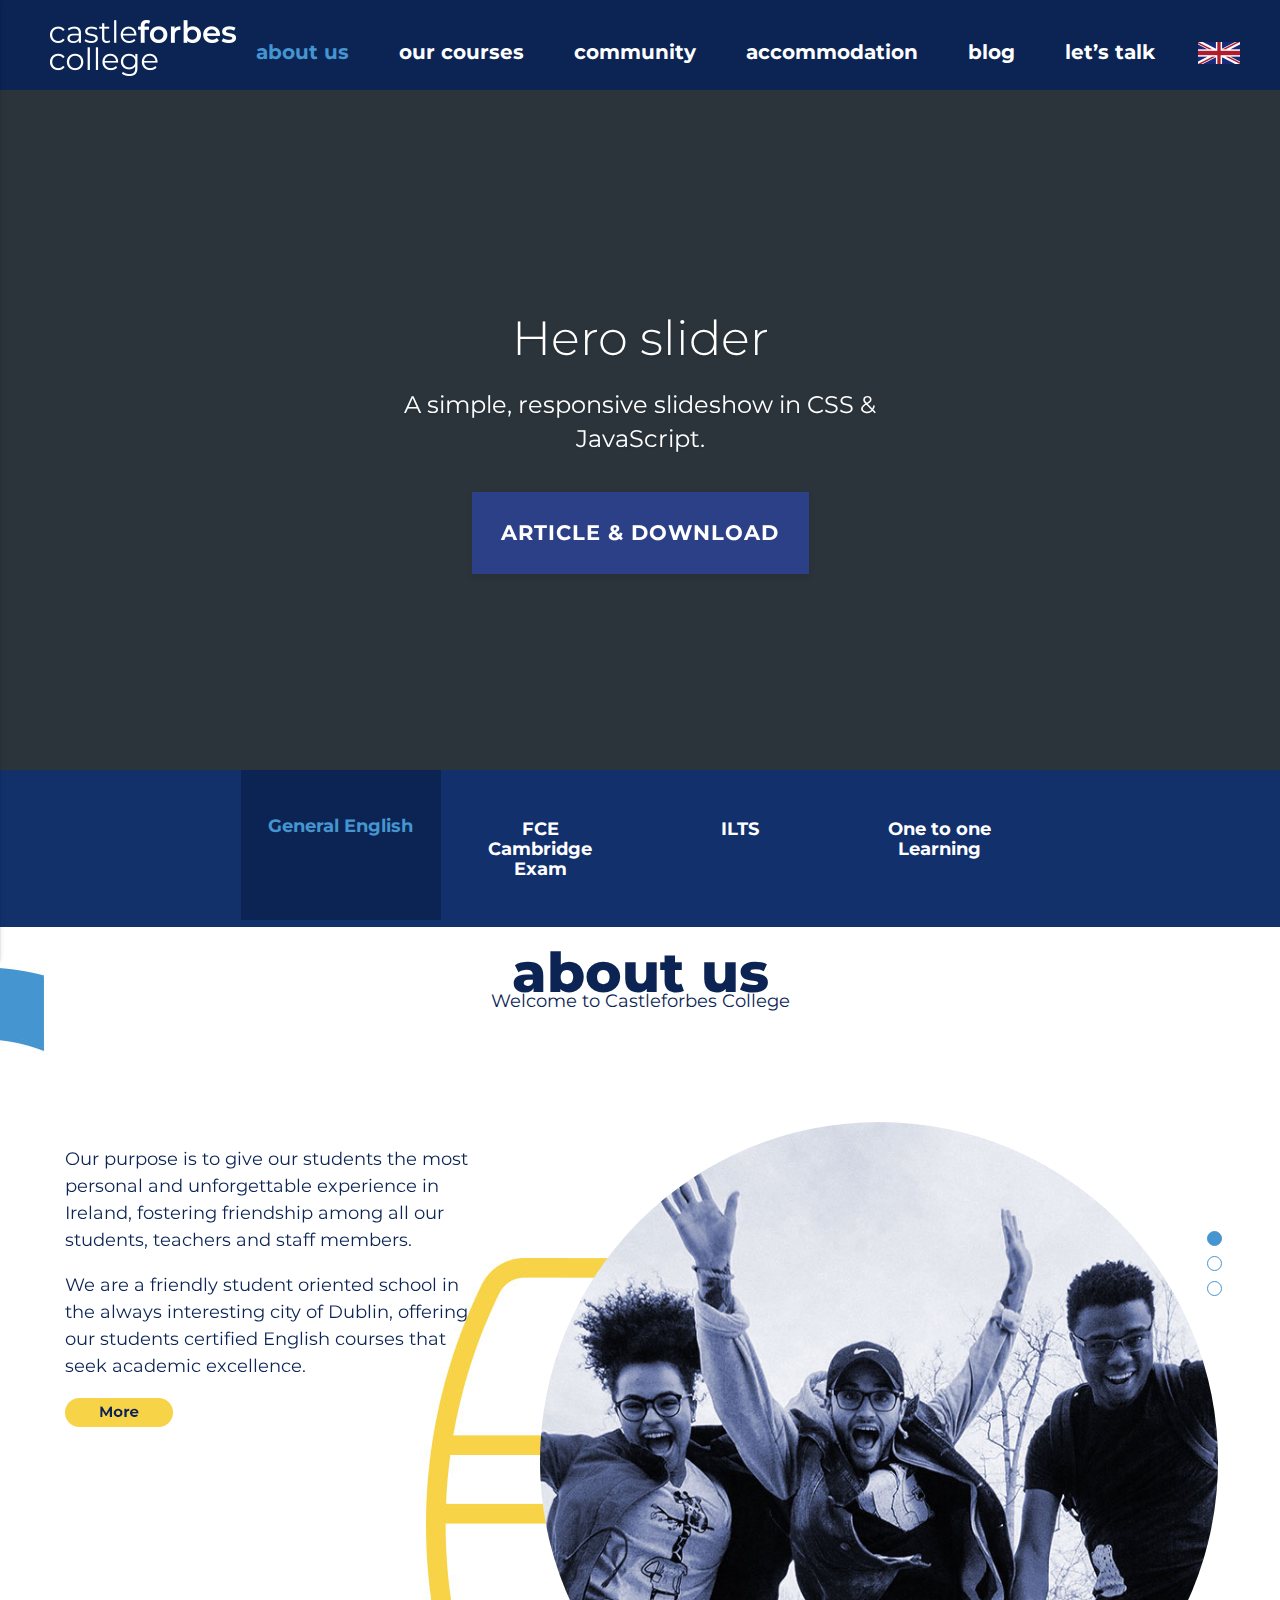
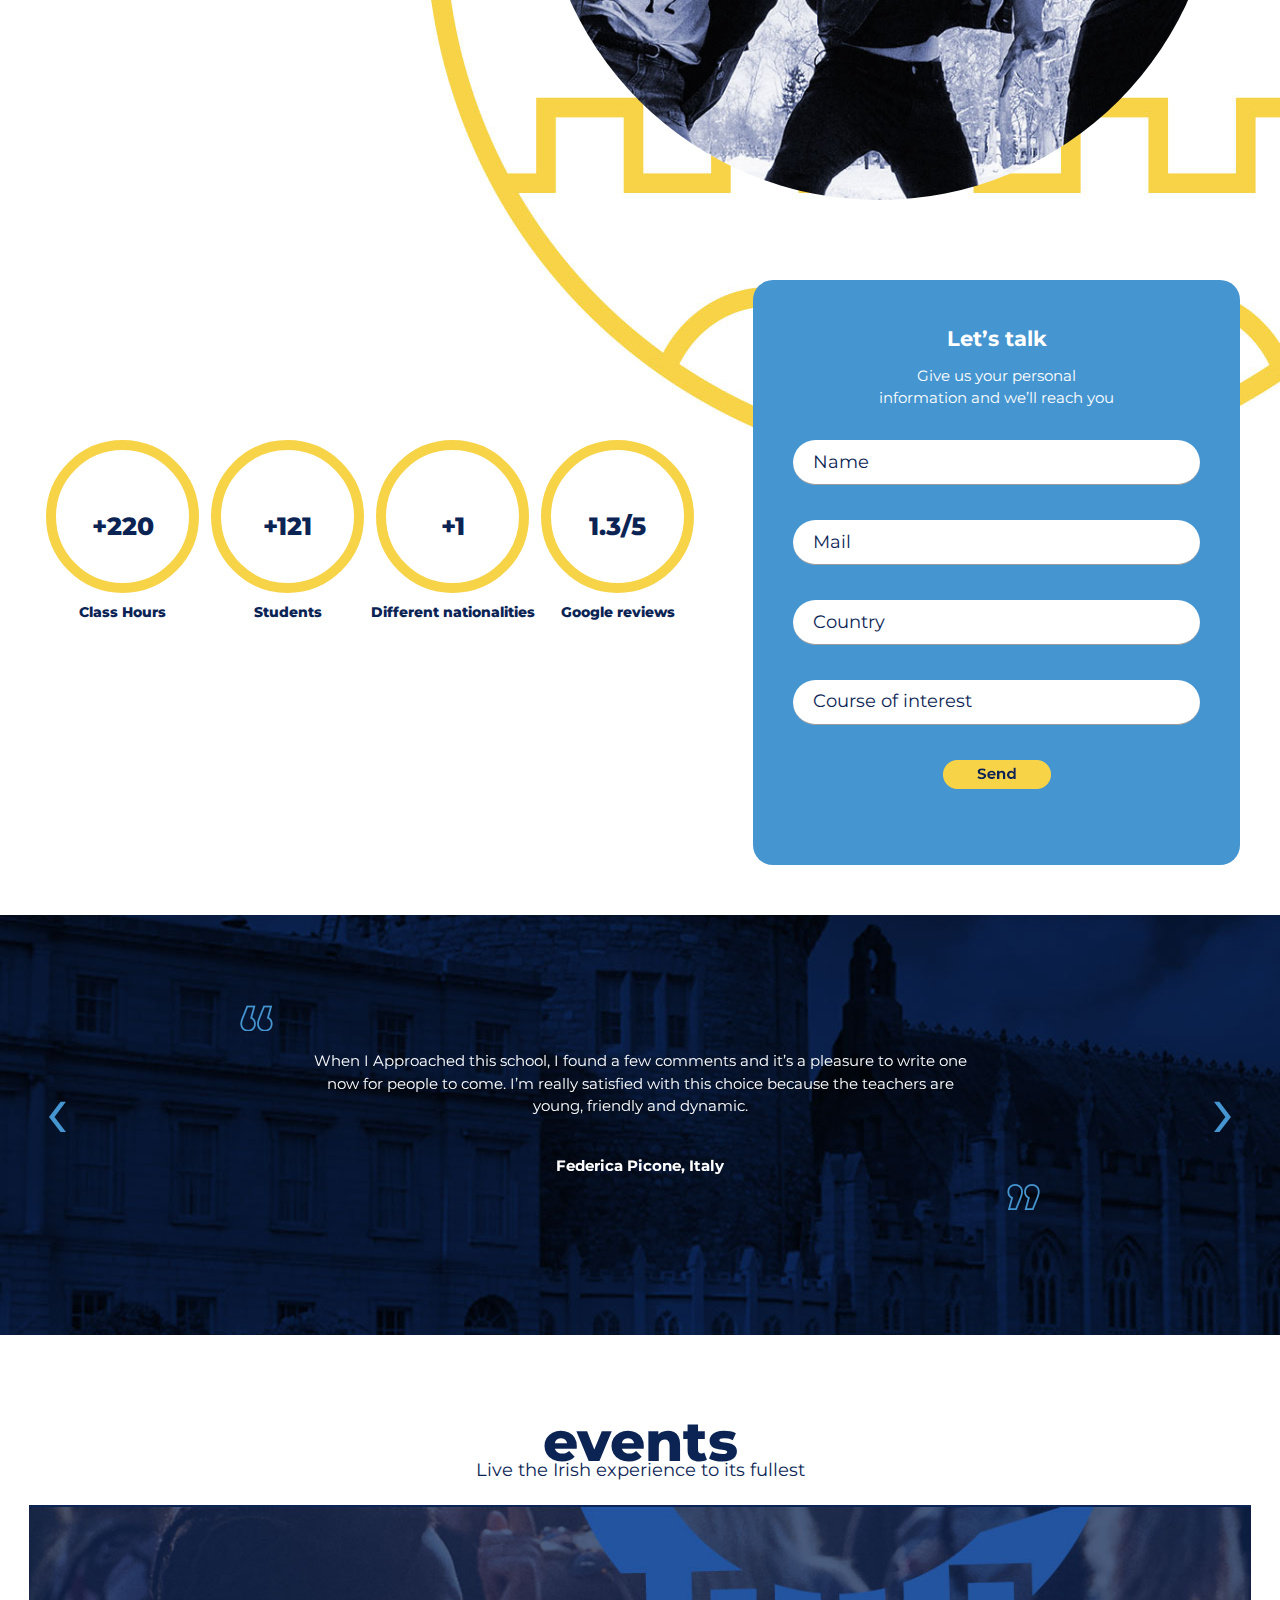
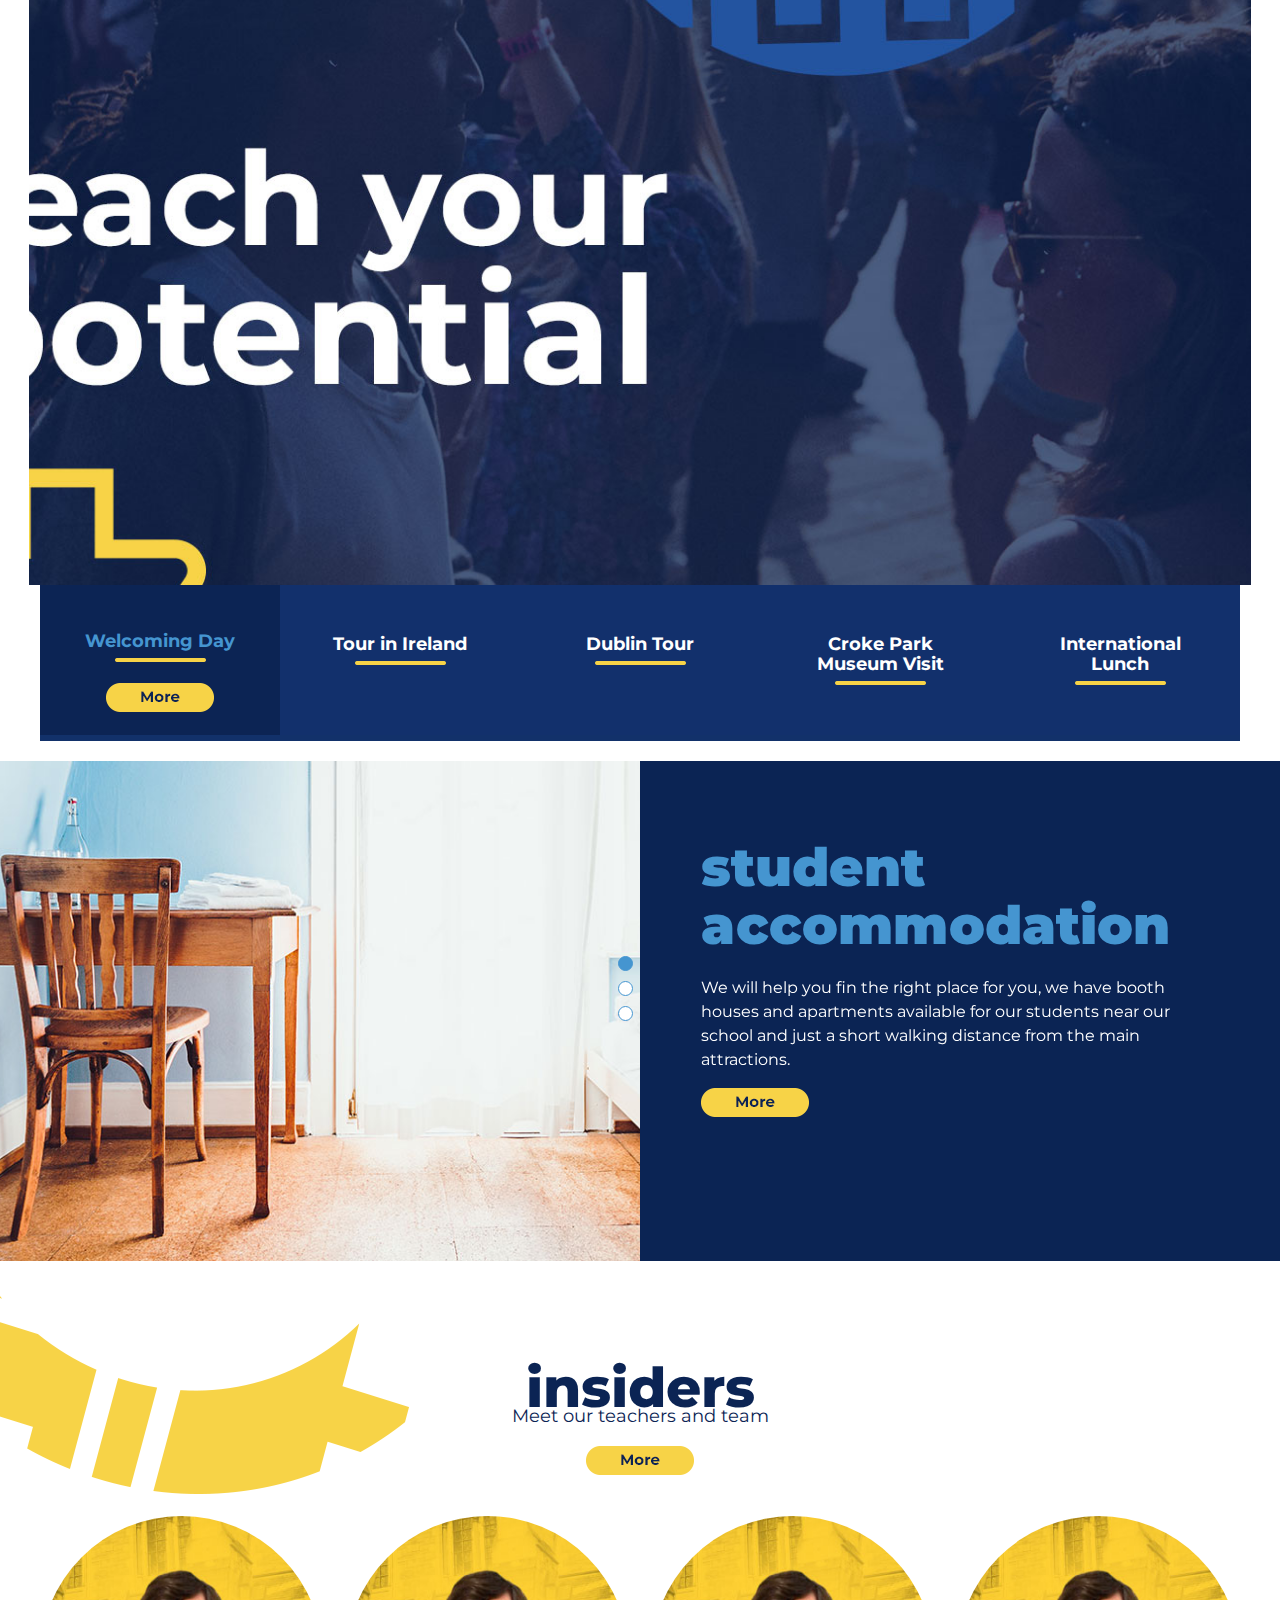
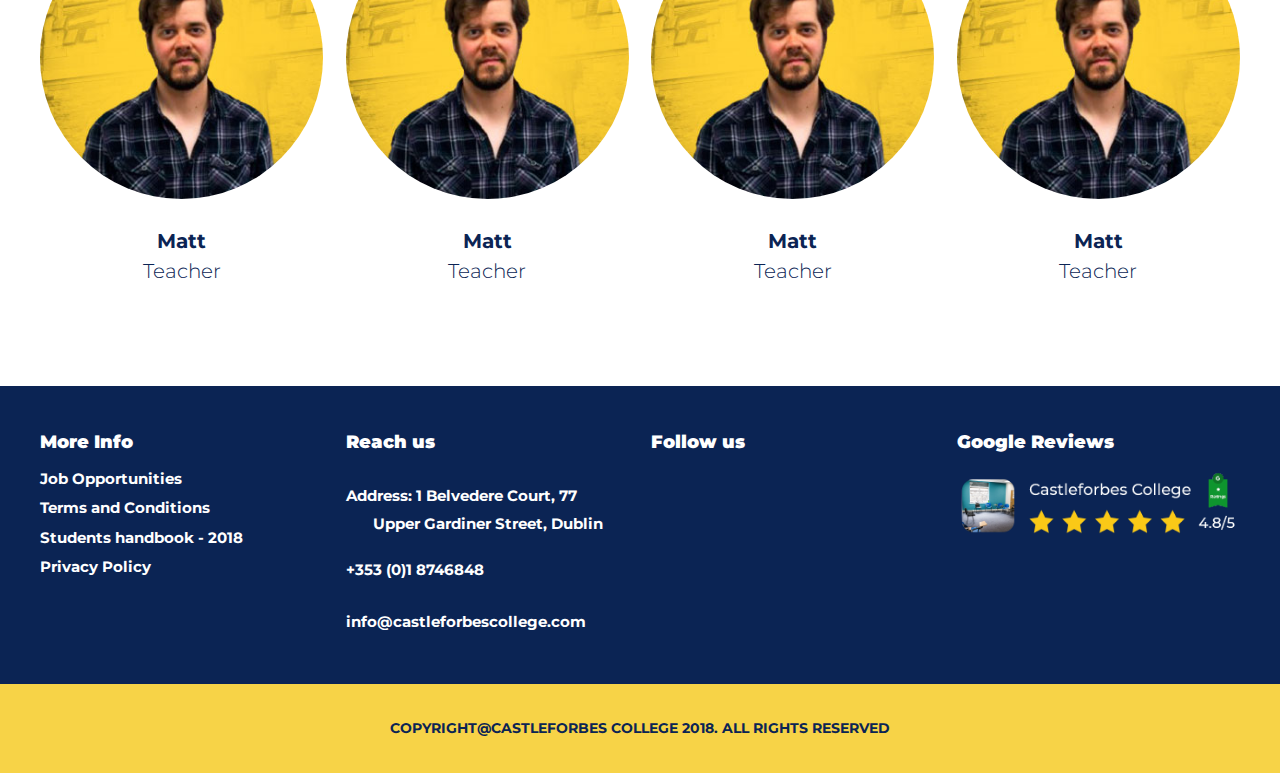
==== index.html @ 1536a559 "Eventos" ====
<!DOCTYPE html>
<html lang="pt_BR" class="no-js">
	<head>
		<meta charset="utf-8">
		<meta http-equiv="X-UA-Compatible" content="IE=edge">
		<meta name="viewport" content="width=device-width, initial-scale=1">
		<meta name="description" content="">
		<meta name="keywords" content="">
		<meta name="author" content="">
		<link rel="icon" href="favicon.ico">

		<title>Your English School in Dublin | Castleforbes College</title>

		<!-- FONTES -->


		<link href="https://fonts.googleapis.com/icon?family=Material+Icons" rel="stylesheet">
  		<link href="https://fonts.googleapis.com/css?family=Montserrat:300,400,700,800,900" rel="stylesheet">
        
        <link href="lib/materialize/css/materialize.min.css" rel="stylesheet">
		<link rel="stylesheet" type="text/css" href="lib/owl-carousel/assets/owl.carousel.min.css">
		<link rel="stylesheet" type="text/css" href="lib/owl-carousel/assets/owl.theme.default.min.css">
		<link rel="stylesheet" type="text/css" href="lib/owl-carousel/assets/owl.theme.green.min.css">
		<link rel="stylesheet" href="https://use.fontawesome.com/releases/v5.6.1/css/all.css" integrity="sha384-gfdkjb5BdAXd+lj+gudLWI+BXq4IuLW5IT+brZEZsLFm++aCMlF1V92rMkPaX4PP" crossorigin="anonymous">


		<link rel="stylesheet" type="text/css" href="lib/hero-slider-master/css/style.css">
		<!-- Custom styles for this template -->
		<link href="lib/css/principal.css" rel="stylesheet">
	</head>
        <body>

        	<header>
        		
				<nav>
				  <div class="container nav-wrapper">
				    <a href="#!" class="brand-logo"><img src="imgs/logo-castle.png"></a>
				     <a href="#" data-activates="mobile-demo" class="button-collapse"><i class="material-icons">menu</i></a>
				    <ul class="right hide-on-med-and-down menu-ol">
				      <li><a class="active" href="#">about us</a></li>
				      <li><a href="#">our courses</a></li>
				     <li><a href="#">community</a></li>
				     <li><a href="#">accommodation</a></li>
				     <li><a href="#">blog</a></li>
					<li><a href="#">let’s talk</a></li>
				    </ul>

				    <ul class="side-nav" id="mobile-demo">
			       		<li><a class="active" href="#">about us</a></li>
				        <li><a href="#">our courses</a></li>
				     	<li><a href="#">community</a></li>
				     	<li><a href="#">accommodation</a></li>
				     	<li><a href="#">blog</a></li>
						<li><a href="#">let’s talk</a></li>
			      </ul>

					<a class="ico-flag"><img src="imgs/icon-flag.png"></a>
				  </div>
				</nav>

				<!-- MENU -->
			<ul id="dropdown1" class="dropdown-content">
			  <li><a href="#!">one</a></li>
			  <li><a href="#!">two</a></li>
			  <li class="divider"></li>
			  <li><a href="#!">three</a></li>
			</ul>


        	</header>
        
        <!-- FINAL TOPO-->
			

		<section class="cd-hero js-cd-hero js-cd-autoplay">
				<ul class="cd-hero__slider">
					<li class="cd-hero__slide cd-hero__slide--selected js-cd-slide">
						<div class="cd-hero__content cd-hero__content--full-width">
							<h2>Hero slider</h2>
							<p>A simple, responsive slideshow in CSS &amp; JavaScript.</p>
							<a href="http://codyhouse.co/gem/hero-slider/" class="cd-hero__btn">Article &amp; Download</a>
						</div> <!-- .cd-hero__content -->
					</li>

					<li class="cd-hero__slide js-cd-slide">
						<div class="cd-hero__content cd-hero__content--half-width">
							<h2>Slide title here</h2>
							<p>Lorem ipsum dolor sit amet, consectetur adipisicing elit. In consequatur cumque natus!</p>
							<a href="#0" class="cd-hero__btn">Start</a>
							<a href="#0" class="cd-hero__btn cd-hero__btn--secondary">Learn More</a>
						</div> <!-- .cd-hero__content -->

						<div class="cd-hero__content cd-hero__content--half-width cd-hero__content--img">
							<img src="imgs/tech-1.jpg" alt="tech 1">
						</div> <!-- .cd-hero__content -->
					</li>

					<li class="cd-hero__slide js-cd-slide">
						<div class="cd-hero__content cd-hero__content--half-width cd-hero__content--img">
							<img src="imgs/tech-2.jpg" alt="tech 2">
						</div> <!-- .cd-hero__content -->

						<div class="cd-hero__content cd-hero__content--half-width">
							<h2>Slide title here</h2>
							<p>Lorem ipsum dolor sit amet, consectetur adipisicing elit. In consequatur cumque natus!</p>
							<a href="#0" class="cd-hero__btn">Start</a>
							<a href="#0" class="cd-hero__btn cd-hero__btn--secondary">Learn More</a>
						</div> <!-- .cd-hero__content -->
						
					</li>


					<li class="cd-hero__slide js-cd-slide">
						<div class="cd-hero__content cd-hero__content--full-width">
							<h2>Slide title here</h2>
							<p>Lorem ipsum dolor sit amet, consectetur adipisicing elit. Animi, explicabo.</p>
							<a href="#0" class="cd-hero__btn">Start</a>
							<a href="#0" class="cd-hero__btn cd-hero__btn--secondary">Learn More</a>
						</div> <!-- .cd-hero__content -->
					</li>
				</ul> <!-- .cd-hero__slider -->

				<div class="cd-hero__nav js-cd-nav">
					<nav class="dest">
						<span class="cd-hero__marker cd-hero__marker--item-1 js-cd-marker"></span>
						
						<ul>
							<li class="cd-selected">
								<a href="#0">
									<h5>General English</h5>
									

								</a>
								
							</li>
							<li>
								<a href="#0">
									<h5>FCE Cambridge Exam</h5>
									
								</a>
								
							</li>
							<li>
								<a href="#0">
									<h5>ILTS</h5>
								
								</a>
								
							</li>
							<li>
								<a href="#0">
									<h5>One to one Learning</h5>
									
								</a>
								
							 </li>
						</ul>
					</nav> 
				</div> <!-- .cd-hero__nav -->
			</section> <!-- .cd-hero -->

			<section class="sessao-sobre">
				<div class="container">
					<div class="row">
						<div class="col s12">
							<h1 class="titulos center"><span>about us</span>
Welcome to Castleforbes College</h1>
						</div>
					</div><!--.row-->

<div class="max-nav">
					<div class="row sobre-detalhes owl-carousel owl-theme ">

						<div class="item">
							
							<div class="col s12 ">
								<div class="conteudo-detalhe">
									Our purpose is to give our students the most personal and unforgettable experience in Ireland, fostering friendship among all our students, teachers and staff 
members.</p>
								<p>We are a friendly student oriented school in the always interesting city of Dublin, 
offering our students certified English courses that seek academic excellence. </p>
<p>


<p class="center"><a class="mote-br" href=""><img src="imgs/more-bt.png"></a></p>
								</div>
							</div>


							<div class="col s12 imagens-circulares">
								<img src="imgs/imagem-grupo-2.jpg" class="right">
							</div>


							

						</div><!--ITEM-->


<div class="item">
							
							<div class="col s12 ">
								<div class="conteudo-detalhe">
									Our purpose is to give our students the most personal and unforgettable experience in Ireland, fostering friendship among all our students, teachers and staff 
members.</p>
								<p>We are a friendly student oriented school in the always interesting city of Dublin, 
offering our students certified English courses that seek academic excellence. </p>
<p>


<p class="center"><a class="mote-br" href=""><img src="imgs/more-bt.png"></a></p>
								</div>
							</div>

							
							<div class="col s12 imagens-circulares">
								<img src="imgs/imagem-grupo-2.jpg" class="right">
							</div>


							

						</div><!--ITEM-->


						<div class="item">
							
							<div class="col s12 ">
								<div class="conteudo-detalhe">
									Our purpose is to give our students the most personal and unforgettable experience in Ireland, fostering friendship among all our students, teachers and staff 
members.</p>
								<p>We are a friendly student oriented school in the always interesting city of Dublin, 
offering our students certified English courses that seek academic excellence. </p>
<p>


<p class="center"><a class="mote-br" href=""><img src="imgs/more-bt.png"></a></p>
								</div>
							</div>

							
							<div class="col s12 imagens-circulares">
								<img src="imgs/imagem-grupo-2.jpg" class="right">
							</div>


							

						</div><!--ITEM-->
						

					</div><!--.row-->

</div>


<!--- INICIO BLOCO DEKTOP -->
					<div class="row sobre-detalhes owl-carousel owl-theme desktop-row">


						<div class="item">
							<div class="col s12 m12 l5">
								<div class="conteudo-detalhe">
									Our purpose is to give our students the most personal and unforgettable experience in Ireland, fostering friendship among all our students, teachers and staff 
members.</p>
								<p>We are a friendly student oriented school in the always interesting city of Dublin, 
offering our students certified English courses that seek academic excellence. </p>
<p>


<p><a href=""><img src="imgs/more-bt.png"></a></p>
								</div>
							</div>

							<div class="col s12 m12 l7 imagens-circulares">
								<img src="imgs/imagem-grupo-2.jpg" class="right">
							</div>
						</div><!--.item-->
						<div class="item">
							<div class="col s12 m12 l5"> 
								<div class="conteudo-detalhe">
								<p>We are a friendly student oriented school in the always interesting city of Dublin, 
offering our students certified English courses that seek academic excellence. </p>
<p>
Our purpose is to give our students the most personal and unforgettable experience in Ireland, fostering friendship among all our students, teachers and staff 
members.</p>

<p><a href=""><img src="imgs/more-bt.png"></a></p>
								</div>
							</div>

							<div class="col s12 m12 l7 imagens-circulares">
								<img src="imgs/imagem-grupo-3.jpg" class="right">
							</div>
						</div><!--.item-->
						<div class="item">
							<div class="col s12 m12 l5">
								<div class="conteudo-detalhe">
								Our purpose is to give our students the most personal and unforgettable experience in Ireland, fostering friendship among all our students, teachers and staff 
members.</p>
Our purpose is to give our students the most personal and unforgettable experience in Ireland, fostering friendship among all our students, teachers and staff 
members.</p>

<p><a href=""><img src="imgs/more-bt.png"></a></p>
								</div>
							</div>

							<div class="col s12 m12 l7 imagens-circulares">
								<img src="imgs/imagem-grupo.jpg" class="right">
							</div>
						</div><!--.item-->
					</div><!--.row-->

					<div class="row min-espa">
						<div class="col s12 m12 l7">



							<ul class="numeros-animados">
								<li>
									<h4>+<span class="timer" id="earth" data-to="2478" data-speed="9000"></span></h4>
									<h5>Class Hours</h5>
								</li>
								<li>
									<h4>+<span class="timer"data-from="0" data-to="1356" data-speed="9000" ></span></h4>
									<h5>Students</h5>
								</li>
								<li>
									<h4>+<span class="timer"data-from="0" data-to="15" data-speed="9000" ></span></h4>
									<h5>Different nationalities</h5>
								</li>
								<li>
									<h4><span class="timer"  data-from="0" data-to="4.8" data-speed="3000" data-decimals="1" ></span>/5</h4>
									<h5>Google reviews</h5>
								</li>
								
							</ul>
							
						</div>
						<div class="col s12 m12 l5">
								<div class="bloco-azul-contato">
									<h4>Let’s talk</h4>
									<p>Give us your personal <br>
									information and we’ll reach you</p>

									<div class="row">
									    <form class="col s12">
									      <div class="row no-margin">
									        <div class="input-field col s12">
									          <input placeholder="Name" type="text" class="validate">
											 </div>
									      </div>

									      <div class="row no-margin">
									        <div class="input-field col s12">
									          <input placeholder="Mail" type="email" class="validate">
											 </div>
									      </div>

									      <div class="row no-margin">
									        <div class="input-field col s12">
									          <input placeholder="Country" type="text" class="validate">
											 </div>
									      </div>
									      
									      <div class="row no-margin">
									        <div class="input-field col s12">
											    <select>
											      <option value="" disabled selected>Course of interest</option>
											      <option value="1">Option 1</option>
											      <option value="2">Option 2</option>
											      <option value="3">Option 3</option>
											    </select>
											    
											  </div>
									      </div>

									      <div class="row">
												<div class="input-field col s12">
													<input class="center" type="image" src="imgs/send.png">
												</div>
									      </div>
									     
									    </form>
									  </div>
								</div><!--.bloco-azul-contato-->
						</div>
					</div>

					<!--- BLOCO DEKTOP -->
				</div>
			</section>

			<section class="sessao-depoimentos">
				<div class="container">
					<div class="row">
						<div class="col s12">
							<div class="box-depoimentos owl-carousel owl-theme">
								<div class="item">
									<div class="bloco-depoimento">
										<p>When I Approached this school, I found a few comments and it’s a pleasure to write one now for people to come. I’m really satisfied with this choice because the teachers are young, friendly and dynamic. </p>

										<h6>Federica Picone, Italy</h6>
									</div>
								</div>
								<div class="item">
									<div class="bloco-depoimento">
										<p>When I Approached this school, I found a few comments and it’s a pleasure to write one now for people to come. I’m really satisfied with this choice because the teachers are young, friendly and dynamic. The Course is well structured with parts of grammar, reading and a lot of conversation. The aim of teachers is to create a class together where everyone can do their best!!!</p>

										<h6>Federica Picone, Italy</h6>
									</div>
								</div>
								<div class="item">
									<div class="bloco-depoimento">
										<p> The Course is well structured with parts of grammar, reading and a lot of conversation. The aim of teachers is to create a class together where everyone can do their best!!!</p>

										<h6>Federica Picone, Italy</h6>
									</div>
								</div>
							</div>
						</div>
					</div>
				</div>
			</section>

			<!-- DESKTOP EVENTOS-->

			<section class="sessao-eventos ">
				<div class="container">
				<div class="row">
						<div class="col s12">
							<h1 class="titulos center"><span>events</span>
Live the Irish experience to its fullest</h1>
						</div>
					</div><!--.row-->

				<div class="row">
					<section class="cd-hero js-cd-hero js-cd-autoplay">
							<ul class="cd-hero__slider">
								<li class="cd-hero__slide js-cd-slide">
								
										<h2>01</h2>
										
									
								</li>

								<li class="cd-hero__slide js-cd-slide">
									
										<h2>02</h2>
									
								</li>

								<li class="cd-hero__slide js-cd-slide">
									
										<h2>03</h2>
									
								</li>

								<li class="cd-hero__slide js-cd-slide">
									
										<h2>04</h2>
									
								</li>


								<li class="cd-hero__slide js-cd-slide">
									
										<h2>05</h2>
									
								</li>

								



							</ul> <!-- .cd-hero__slider -->

							<div class="container cd-hero__nav js-cd-nav">
								<nav class="dest">
									<span class="cd-hero__marker cd-hero__marker--item-1 js-cd-marker"></span>
									
									<ul class="tour-x">
										<li class="cd-selected">
											<a href="#0">
												<h5 class="det-acomoda">Welcoming Day</h5>
												<p class="chamada-top">You will learn the fundamental
												basis of the English language.</p>
											</a>
											<a class="more" href="http://www.globo.com"><img src="imgs/more-bt.png"></a>
										</li>
										<li>
											<a href="#0">
												<h5 class="det-acomoda">Tour in Ireland</h5>
												<p class="chamada-top">You will learn the fundamental
												basis of the English language.</p>
											</a>
											<a class="more" href="http://www.globo.com"><img src="imgs/more-bt.png"></a>
										</li>
										<li>
											<a href="#0">
												<h5 class="det-acomoda">Dublin Tour</h5>
												<p class="chamada-top">You will learn the fundamental
												basis of the English language.</p>
											</a>
											<a class="more" href="http://www.globo.com"><img src="imgs/more-bt.png"></a>
										</li>
										<li>
											<a href="#0">
												<h5 class="det-acomoda">Croke Park Museum Visit</h5>
												<p class="chamada-top">You will learn the fundamental
												basis of the English language.</p>
											</a>
											<a class="more" href="http://www.globo.com"><img src="imgs/more-bt.png"></a>
										 </li>
										 <li>
											<a href="#0">
												<h5 class="det-acomoda">International Lunch</h5>
												<p class="chamada-top">You will learn the fundamental
												basis of the English language.</p>
											</a>
											<a class="more" href="http://www.globo.com"><img src="imgs/more-bt.png"></a>
										 </li>
									</ul>
								</nav> 
							</div> <!-- .cd-hero__nav -->
						</section> <!-- .cd-hero -->
				</div>	
			</section>


			<section class="eventos-mobile max-nav">

				<div class="container">

					<div class="row">
						<div class="col s12">
							<h1 class="titulos center"><span>events</span>
Live the Irish experience to its fullest</h1>
						</div>
					</div><!--.row-->

				</div><!--.container-->

<!--.modulos-->
				<div class="row sessao-azul">
					<div class="col s13 m6 mini-imagem" style="background-image: url(imgs/bg-casa.jpg);"></div>
					<div class="col s19 m6">
						<h4>Dublin Tour</h4>
<p>Learn more about one of the oldest cities in Europe.</p>

<p><a href="http://www.globo.com"><img src="imgs/more-bt.png"></a></p>
					</div>
				</div>
<!--.modulos-->
				
				<!--.modulos-->
				<div class="row sessao-azul">
					<div class="col s13 m6 mini-imagem" style="background-image: url(imgs/bg-casa.jpg);"></div>
					<div class="col s19 m6">
						<h4>Dublin Tour</h4>
<p>Learn more about one of the oldest cities in Europe.</p>

<p><a href="http://www.globo.com"><img src="imgs/more-bt.png"></a></p>
					</div>
				</div>
<!--.modulos-->
				
				<!--.modulos-->
				<div class="row sessao-azul">
					<div class="col s13 m6 mini-imagem" style="background-image: url(imgs/bg-casa.jpg);"></div>
					<div class="col s19 m6">
						<h4>Dublin Tour</h4>
<p>Learn more about one of the oldest cities in Europe.</p>

<p><a href="http://www.globo.com"><img src="imgs/more-bt.png"></a></p>
					</div>
				</div>
<!--.modulos-->



				
			</section>

			<div class="row mini-tix">
						<div class="col s12">
							<h1 class="titulos center"><span>student accommodation</span>
</h1>
						</div>
					</div><!--.row-->
			
			<section class="sessao-acomodacoes owl-carousel owl-theme">

				

				

				<div class="item row no-margin">
					<div class="col s12 m12 l6 anima-casa" style="background-image: url(imgs/bg-casa.jpg);"> </div>
					<div class="col s12 m12 l6 conteudo-home">
						<div class="bloco-conteudo-home">
							<h2>student accommodation</h2>
							<p>We will help you fin the right place for you, we have booth houses and apartments available for our students near our school and just a short walking distance from the main attractions. </p>
							<p><a class="more" href="http://www.globo.com"><img src="imgs/more-bt.png"></a></p>
						</div>
					</div>
				</div>	

				<div class="item row no-margin">
					<div class="col s12 m12 l6 anima-casa" style="background-image: url(imgs/bg-casa-2.jpg);"> </div>
					<div class="col s12 m12 l6 conteudo-home">
						<div class="bloco-conteudo-home">
							<h2>accommodation student </h2>
							<p>We will help you fin the right place for you, we have booth houses and apartments available for our students near our school and just a short walking distance from the main attractions. </p>
							<p><a class="more" href="http://www.globo.com"><img src="imgs/more-bt.png"></a></p>
						</div>
					</div>
				</div>	

				<div class="item row no-margin">
					<div class="col s12 m12 l6 anima-casa" style="background-image: url(imgs/bg-casa-3.jpg);"> </div>
					<div class="col s12 m12 l6 conteudo-home">
						<div class="bloco-conteudo-home">
							<h2>student student</h2>
							<p>We will help you fin the right place for you, we have booth houses and apartments available for our students near our school and just a short walking distance from the main attractions. </p>
							<p><a class="more" href="http://www.globo.com"><img src="imgs/more-bt.png"></a></p>
						</div>
					</div>
				</div>	
			</section>

			<section class="sessao-insider">

				<div class="detalhe-amarelo"><img src="imgs/detalhe-amarelo.png"></div>
				<div class="container">
					
					<div class="row">
						<div class="col s12">
							<h1 class="titulos center"><span>insiders</span>
Meet our teachers and team</h1>
<p class="center"><a  ref="http://www.globo.com"><img src="imgs/more-bt.png"></a></p>
						</div>
					</div><!--.row-->

					<div class="row">
						
						<div class="col s12 m6 l3 teach-div">
							<img src="imgs/teacher.jpg" class="responsive-img">
							<p>Matt <span>Teacher</span></p>
						</div>

						<div class="col s12 m6 l3 teach-div">
							<img src="imgs/teacher.jpg" class="responsive-img">
							<p>Matt <span>Teacher</span></p>
						</div>

						<div class="col s12 m6 l3 teach-div">
							<img src="imgs/teacher.jpg" class="responsive-img">
							<p>Matt <span>Teacher</span></p>
						</div>

						<div class="col s12 m6 l3 teach-div">
							<img src="imgs/teacher.jpg" class="responsive-img">
							<p>Matt <span>Teacher</span></p>
						</div>

					</div>
				</div>
			</section>


			<footer>
				<section class="sessao-enderecos">
						<div class="container">
							<div class="row no-margin">
								<div class="col s12 m6 l3">
									<h4>More Info</h4>
										<ul class="lista-itens">
											<li><a href="">Job Opportunities</a></li>
											<li><a href="">Terms and Conditions</a></li>
											<li><a href="">Students handbook - 2018</a></li>
											<li><a href="">Privacy Policy</a></li>
										</ul>
								</div>
								<div class="col s12 m6 l3">
									<h4>Reach us</h4>

									<ul class="lista-itens">
										<li class="icomap"><a><i class="fas fa-map-marker-alt"></i> Address: 1 Belvedere Court, 77 <span>Upper Gardiner Street, Dublin</span></a></li>
										<li class="icofone"><a><i class="fas fa-phone-volume"></i> +353 (0)1 8746848</a></li>
										<li class="icomail"><a><i class="far fa-envelope"></i> info@castleforbescollege.com</a></li>
									</ul>
								</div>
								<div class="col s12 m6 l3">
									<h4>Follow us</h4>
									<ul class="redes-inferior">
										<li><a href="#"><i class="fab fa-facebook-square"></i></a></li>
										<li><a href="#"><i class="fab fa-instagram"></i></a></li>
										<li><a href="#"><i class="fab fa-youtube"></i></a></li>
										<li><a href="#"><i class="fab fa-twitter"></i></a></li>
									</ul>	
								</div>
								<div class="col s12 m6 l3">
									<h4>Google Reviews</h4>
									<p><img src="imgs/castle.png" class="responsive-img"></p>
								</div>
							</div>
						</div>
					</div>
				</section>

				<section class="sessao-copyright">
					<div class="container">
						<div class="row no-margin">
							<div class="col s12">
								<p class="center">COPYRIGHT@CASTLEFORBES COLLEGE 2018.  ALL RIGHTS RESERVED</p>
							</div>
						</div>
					</div>
				</section>
			</footer>



        
        
        
        
            <!-- Bootstrap core JavaScript
        ================================================== -->
        <!-- Placed at the end of the document so the pages load faster -->
        <script src="lib/js/jquery.min.js"></script>
        <script src="lib/js/jquery-migrate-1.2.1.min.js"></script>
        <script type="text/javascript" src="lib/js/jquery.countTo.js"></script>
        <script type="text/javascript" src="lib/hero-slider-master/js/main.js"></script>
        <script type="text/javascript" src="lib/materialize/js/materialize.min.js"></script>
        <script type="text/javascript" src="lib/owl-carousel/owl.carousel.min.js"></script>
        
        <script src="lib/js/script.js"></script>
        </body>
</html>
---- lib/hero-slider-master/css/style.css ----
/* -------------------------------- 

Primary style

-------------------------------- */
*, *::after, *::before {
  -webkit-box-sizing: border-box;
          box-sizing: border-box;
}

a {
  color: #d44457;
  text-decoration: none;
}

img, video {
  max-width: 100%;
}

/* -------------------------------- 

Hero Slider - by CodyHouse.co

-------------------------------- */
/* Main Header */
.cd-header {
  position: absolute;
  z-index: 2;
  top: 0;
  left: 0;
  width: 100%;
  height: 50px;
  background-color: #21272c;
}

@media only screen and (min-width: 768px) {
  .cd-header {
    height: 70px;
    background-color: transparent;
  }
}

.cd-header__logo {
  float: left;
  margin: 13px 0 0 5%;
}

.cd-header__logo img {
  display: block;
}

@media only screen and (min-width: 768px) {
  .cd-header__logo {
    margin: 23px 0 0 5%;
  }
}

.cd-header__nav {
  /* mobile first - navigation hidden by default, triggered by tap/click on navigation icon */
  float: right;
  margin-right: 5%;
  width: 44px;
  height: 100%;
  background: url("../assets/cd-icon-menu.svg") no-repeat center center;
}

.cd-header__nav ul {
  position: absolute;
  top: 0;
  left: 0;
  width: 100%;
  -webkit-transform: translateY(-100%);
      -ms-transform: translateY(-100%);
          transform: translateY(-100%);
}

.cd-header__nav ul.cd-is-visible {
  -webkit-box-shadow: 0 3px 8px rgba(0, 0, 0, 0.2);
          box-shadow: 0 3px 8px rgba(0, 0, 0, 0.2);
  -webkit-transform: translateY(50px);
      -ms-transform: translateY(50px);
          transform: translateY(50px);
}

.cd-header__nav a {
  display: block;
  height: 50px;
  line-height: 50px;
  padding-left: 5%;
  background: #21272c;
  border-top: 1px solid #333c44;
  color: #ffffff;
}

@media only screen and (min-width: 768px) {
  .cd-header__nav {
    /* reset navigation values */
    width: auto;
    height: auto;
    background: none;
  }
  .cd-header__nav ul {
    position: static;
    width: auto;
    -webkit-transform: translateY(0);
        -ms-transform: translateY(0);
            transform: translateY(0);
    line-height: 70px;
  }
  .cd-header__nav ul.cd-is-visible {
    -webkit-transform: translateY(0);
        -ms-transform: translateY(0);
            transform: translateY(0);
  }
  .cd-header__nav li {
    display: inline-block;
    margin-left: 1em;
  }
  .cd-header__nav a {
    display: inline-block;
    height: auto;
    line-height: normal;
    background: transparent;
    padding: .6em 1em;
    border-top: none;
  }
}

/* Slider */
.cd-hero {
  position: relative;
}

.cd-hero__slider {
  position: relative;
  height: 360px;
  width: 100%;
  overflow: hidden;
}

.cd-hero__slide {
  position: absolute;
  top: 0;
  left: 0;
  width: 100%;
  height: 100%;
  /* Force Hardware Acceleration */
  -webkit-transform: translateZ(0px);
          transform: translateZ(0px);
  will-change: transform;
  -webkit-transform: translateX(100%);
      -ms-transform: translateX(100%);
          transform: translateX(100%);
  -webkit-font-smoothing: antialiased;
  -moz-osx-font-smoothing: grayscale;
}

.cd-hero__slide.cd-hero__slide--selected {
  /* this is the visible slide */
  -webkit-transform: translateX(0);
      -ms-transform: translateX(0);
          transform: translateX(0);
}

.cd-hero__slide.cd-hero__slide--move-left {
  /* slide hidden on the left */
  -webkit-transform: translateX(-100%);
      -ms-transform: translateX(-100%);
          transform: translateX(-100%);
}

.cd-hero__slide.cd-hero__slide--is-moving,
.cd-hero__slide.cd-hero__slide--selected {
  /* the cd-hero__slide--is-moving class is assigned to the slide which is moving outside the viewport */
  -webkit-transition: -webkit-transform 0.5s;
  transition: -webkit-transform 0.5s;
  transition: transform 0.5s;
  transition: transform 0.5s, -webkit-transform 0.5s;
}

@media only screen and (min-width: 768px) {
  .cd-hero__slider {
    height: 500px;
  }
}

@media only screen and (min-width: 1170px) {
  .cd-hero__slider {
    height: 680px;
    margin: 0;
  }
}

/* Slide style */
.cd-hero__slide {
  background-position: center center;
  background-size: cover;
  background-repeat: no-repeat;
}

.cd-hero__slide:first-of-type {
  background-color: #2c343b;
}

.cd-hero__slide:nth-of-type(2) {
  background-color: #3d4952;
  background-image: url("../assets/tech-1-mobile.jpg");
}

.cd-hero__slide:nth-of-type(3) {
  background-color: #586775;
  background-image: url("../assets/tech-2-mobile.jpg");
}

.cd-hero__slide:nth-of-type(4) {
  background-color: #2c343b;
  background-image: url("../assets/video-replace-mobile.jpg");
}

.cd-hero__slide:nth-of-type(5) {
  background-color: #2c343b;
  background-image: url(../assets/img.jpg);
}

.cd-hero__content.cd-hero__content--full-width,
.cd-hero__content.cd-hero__content--half-width {
  position: absolute;
  width: 100%;
  height: 100%;
  z-index: 1;
  left: 0;
  top: 0;
  /* this padding is used to align the text */
  padding-top: 100px;
  text-align: center;
  /* Force Hardware Acceleration */
  -webkit-transform: translateZ(0);
          transform: translateZ(0);
  will-change: transform;
}

.cd-hero__content h2, .cd-hero__content p, .cd-hero__btn, .cd-hero__content--img img {
  /* Force Hardware Acceleration */
  -webkit-transform: translateZ(0);
          transform: translateZ(0);
  will-change: transform;
}

.cd-hero__content.cd-hero__content--img {
  /* hide image on mobile device */
  display: none;
}

.cd-hero__content--img img {
  position: absolute;
  left: 50%;
  top: 50%;
  bottom: auto;
  right: auto;
  -webkit-transform: translateX(-50%) translateY(-50%);
      -ms-transform: translateX(-50%) translateY(-50%);
          transform: translateX(-50%) translateY(-50%);
}

.cd-hero__content.cd-hero__content--bg-video {
  /* hide video on mobile device */
  display: none;
  position: absolute;
  top: 0;
  left: 0;
  width: 100%;
  height: 100%;
  overflow: hidden;
}

.cd-hero__content--bg-video video {
  /* you won't see this element in the html, but it will be injected using javascript */
  display: block;
  min-height: 100%;
  min-width: 100%;
  max-width: none;
  height: auto;
  width: auto;
  position: absolute;
  left: 50%;
  top: 50%;
  bottom: auto;
  right: auto;
  -webkit-transform: translateX(-50%) translateY(-50%);
      -ms-transform: translateX(-50%) translateY(-50%);
          transform: translateX(-50%) translateY(-50%);
}

.cd-hero__content h2, .cd-hero__content p {
  text-shadow: 0 1px 3px rgba(0, 0, 0, 0.1);
  line-height: 1.2;
  margin: 0 auto 14px;
  color: #ffffff;
  width: 90%;
  max-width: 400px;
}

.cd-hero__content h2 {
  font-size: 2.4rem;
}

.cd-hero__content p {
  font-size: 1.4rem;
  line-height: 1.4;
}

.cd-hero__btn {
  display: inline-block;
  padding: 1.2em 1.4em;
  margin-top: .8em;
  background-color: rgba(44, 65, 144, 0.9);
  font-size: 1.3rem;
  font-weight: 700;
  letter-spacing: 1px;
  color: #ffffff;
  text-transform: uppercase;
  -webkit-box-shadow: 0 3px 6px rgba(0, 0, 0, 0.1);
          box-shadow: 0 3px 6px rgba(0, 0, 0, 0.1);
  -webkit-transition: background-color 0.2s;
  transition: background-color 0.2s;
}

.cd-hero__btn.cd-hero__btn--secondary {
  background-color: rgba(22, 26, 30, 0.8);
}

.cd-hero__btn:nth-of-type(2) {
  margin-left: 1em;
}

.cd-hero__btn:hover {
  background-color: #0b2454;
}

.cd-hero__btn.cd-hero__btn--secondary:hover {
  background-color: #161a1e;
}

@media only screen and (min-width: 768px) {
  .cd-hero__slide:nth-of-type(2),
  .cd-hero__slide:nth-of-type(3),
  .cd-hero__slide:nth-of-type(4) {
    background-image: none;
  }
  .cd-hero__content.cd-hero__content--full-width,
  .cd-hero__content.cd-hero__content--half-width {
    padding-top: 150px;
  }
  .cd-hero__content.cd-hero__content--bg-video {
    display: block;
  }
  .cd-hero__content.cd-hero__content--half-width {
    width: 45%;
  }
  .cd-hero__content.cd-hero__content--half-width:first-of-type {
    left: 5%;
  }
  .cd-hero__content.cd-hero__content--half-width:nth-of-type(2) {
    right: 5%;
    left: auto;
  }
  .cd-hero__content.cd-hero__content--img {
    display: block;
  }
  .cd-hero__content h2, .cd-hero__content p {
    max-width: 520px;
  }
  .cd-hero__content h2 {
    font-size: 2.4em;
    font-weight: 300;
  }
  .cd-hero__btn {
    font-size: 1.4rem;
  }
}

@media only screen and (min-width: 1170px) {
  .cd-hero__content.cd-hero__content--full-width,
  .cd-hero__content.cd-hero__content--half-width {
    padding-top: 220px;
  }
  .cd-hero__content h2, .cd-hero__content p {
    margin-bottom: 20px;
  }
  .cd-hero__content h2 {
    font-size: 3.2em;
  }
  .cd-hero__content p {
    font-size: 1.6rem;
  }
}

/* Single slide animation */
@media only screen and (min-width: 768px) {
  .cd-hero__content.cd-hero__content--half-width {
    opacity: 0;
    -webkit-transform: translateX(40px);
        -ms-transform: translateX(40px);
            transform: translateX(40px);
  }
  .cd-hero__slide--move-left .cd-hero__content.cd-hero__content--half-width {
    -webkit-transform: translateX(-40px);
        -ms-transform: translateX(-40px);
            transform: translateX(-40px);
  }
  .cd-hero__slide--selected .cd-hero__content.cd-hero__content--half-width {
    /* this is the visible slide */
    opacity: 1;
    -webkit-transform: translateX(0);
        -ms-transform: translateX(0);
            transform: translateX(0);
  }
  .cd-hero__slide--is-moving .cd-hero__content.cd-hero__content--half-width {
    /* this is the slide moving outside the viewport 
    wait for the end of the transition on the <li> parent before set opacity to 0 and translate to 40px/-40px */
    -webkit-transition: opacity 0s 0.5s, -webkit-transform 0s 0.5s;
    transition: opacity 0s 0.5s, -webkit-transform 0s 0.5s;
    transition: opacity 0s 0.5s, transform 0s 0.5s;
    transition: opacity 0s 0.5s, transform 0s 0.5s, -webkit-transform 0s 0.5s;
  }
  .cd-hero__slide--from-left.cd-hero__slide--selected .cd-hero__content.cd-hero__content--half-width:nth-of-type(2),
  .cd-hero__slide--from-right.cd-hero__slide--selected .cd-hero__content.cd-hero__content--half-width:first-of-type {
    /* this is the selected slide - different animation if it's entering from left or right */
    -webkit-transition: opacity 0.4s 0.2s, -webkit-transform 0.5s 0.2s;
    transition: opacity 0.4s 0.2s, -webkit-transform 0.5s 0.2s;
    transition: opacity 0.4s 0.2s, transform 0.5s 0.2s;
    transition: opacity 0.4s 0.2s, transform 0.5s 0.2s, -webkit-transform 0.5s 0.2s;
  }
  .cd-hero__slide--from-left.cd-hero__slide--selected .cd-hero__content.cd-hero__content--half-width:first-of-type,
  .cd-hero__slide--from-right.cd-hero__slide--selected .cd-hero__content.cd-hero__content--half-width:nth-of-type(2) {
    /* this is the selected slide - different animation if it's entering from left or right */
    -webkit-transition: opacity 0.4s 0.4s, -webkit-transform 0.5s 0.4s;
    transition: opacity 0.4s 0.4s, -webkit-transform 0.5s 0.4s;
    transition: opacity 0.4s 0.4s, transform 0.5s 0.4s;
    transition: opacity 0.4s 0.4s, transform 0.5s 0.4s, -webkit-transform 0.5s 0.4s;
  }
  .cd-hero__content--full-width h2,
  .cd-hero__content--full-width p,
  .cd-hero__content--full-width .cd-hero__btn {
    -webkit-transform: translateX(100px);
        -ms-transform: translateX(100px);
            transform: translateX(100px);
  }
  .cd-hero__slide--move-left .cd-hero__content--full-width h2,
  .cd-hero__slide--move-left .cd-hero__content--full-width p,
  .cd-hero__slide--move-left .cd-hero__content--full-width .cd-hero__btn {
    -webkit-transform: translateX(-100px);
        -ms-transform: translateX(-100px);
            transform: translateX(-100px);
  }
  .cd-hero__slide--selected .cd-hero__content--full-width h2,
  .cd-hero__slide--selected .cd-hero__content--full-width p,
  .cd-hero__slide--selected .cd-hero__content--full-width .cd-hero__btn {
    /* this is the visible slide */
    -webkit-transform: translateX(0);
        -ms-transform: translateX(0);
            transform: translateX(0);
  }
  .cd-hero__slide--is-moving .cd-hero__content--full-width h2,
  .cd-hero__slide--is-moving .cd-hero__content--full-width p,
  .cd-hero__slide--is-moving .cd-hero__content--full-width .cd-hero__btn {
    /* this is the slide moving outside the viewport 
    wait for the end of the transition on the li parent before set translate to 100px/-100px */
    -webkit-transition: -webkit-transform 0s 0.5s;
    transition: -webkit-transform 0s 0.5s;
    transition: transform 0s 0.5s;
    transition: transform 0s 0.5s, -webkit-transform 0s 0.5s;
  }
  .cd-hero__slide--selected h2 {
    -webkit-transition: -webkit-transform 0.5s 0.2s;
    transition: -webkit-transform 0.5s 0.2s;
    transition: transform 0.5s 0.2s;
    transition: transform 0.5s 0.2s, -webkit-transform 0.5s 0.2s;
  }
  .cd-hero__slide--selected p {
    -webkit-transition: -webkit-transform 0.5s 0.3s;
    transition: -webkit-transform 0.5s 0.3s;
    transition: transform 0.5s 0.3s;
    transition: transform 0.5s 0.3s, -webkit-transform 0.5s 0.3s;
  }
  .cd-hero__slide--selected .cd-hero__btn {
    -webkit-transition: background-color 0.2s 0s, -webkit-transform 0.5s 0.4s;
    transition: background-color 0.2s 0s, -webkit-transform 0.5s 0.4s;
    transition: transform 0.5s 0.4s, background-color 0.2s 0s;
    transition: transform 0.5s 0.4s, background-color 0.2s 0s, -webkit-transform 0.5s 0.4s;
  }
}

/* Slider navigation */
.cd-hero__nav {
  position: relative;
  width: 100%;
  bottom: 0;
  z-index: 2;
  text-align: center;
  background: #12316a;
}

.cd-hero__nav nav.dest, .cd-hero__nav ul, .cd-hero__nav li, .cd-hero__nav a {
  height: 100%;
}

.cd-hero__nav nav.dest {
  display: inline-block;
  position: relative;
      background-color: transparent;
    width: auto;
}
/*
.cd-hero__marker {
  position: absolute;
  bottom: 0;
  left: 0;
  width: 60px;
  height: 100%;
  color: #d44457;
  background-color: #ffffff;
  -webkit-box-shadow: inset 0 2px 0 currentColor;
          box-shadow: inset 0 2px 0 currentColor;
  -webkit-transition: -webkit-transform 0.2s, -webkit-box-shadow 0.2s;
  transition: -webkit-transform 0.2s, -webkit-box-shadow 0.2s;
  transition: transform 0.2s, box-shadow 0.2s;
  transition: transform 0.2s, box-shadow 0.2s, -webkit-transform 0.2s, -webkit-box-shadow 0.2s;
}
*/
.cd-hero__marker.cd-hero__marker--item-2 {
  -webkit-transform: translateX(100%);
      -ms-transform: translateX(100%);
          transform: translateX(100%);
}

.cd-hero__marker.cd-hero__marker--item-3 {
  -webkit-transform: translateX(200%);
      -ms-transform: translateX(200%);
          transform: translateX(200%);
}

.cd-hero__marker.cd-hero__marker--item-4 {
  -webkit-transform: translateX(300%);
      -ms-transform: translateX(300%);
          transform: translateX(300%);
}

.cd-hero__marker.cd-hero__marker--item-5 {
  -webkit-transform: translateX(400%);
      -ms-transform: translateX(400%);
          transform: translateX(400%);
} 

.cd-hero__nav ul::after {
  clear: both;
  content: "";
  display: table;
}

.cd-hero__nav li {
  display: inline-block;
  width: 25%;
  float: left;
}

.cd-hero__nav .cd-selected a {
  background: #0c2454;
}

.cd-hero__nav .cd-selected a {
  color: #fff;
}

.cd-hero__nav .cd-selected {
  color: #2c343b;
  background: #0c2454;
}

.cd-hero__nav .cd-selected:hover {
 background: #0b2454;
}

.cd-hero__nav a {
  display: block;
  position: relative;
  font-size: 1rem;
  background: #12306c;
  font-weight: 700;
  color: #fff;
  -webkit-transition: background-color 0.2s;
  transition: background-color 0.2s;
  padding: 38px 30px;
  height: 150px;
}

/*.cd-hero__nav a::before {
  content: '';
  position: absolute;
  width: 24px;
  height: 24px;
  top: 8px;
  left: 50%;
  right: auto;
  -webkit-transform: translateX(-50%);
      -ms-transform: translateX(-50%);
          transform: translateX(-50%);
  background: url(../assets/cd-icon-navigation.svg) no-repeat 0 0;
}

.cd-hero__nav a:hover {
  background-color: rgba(0, 1, 1, 0.5);
}

.cd-hero__nav li:first-of-type a::before {
  background-position: 0 0;
}

.cd-hero__nav li.cd-selected:first-of-type a::before {
  background-position: 0 -24px;
}

.cd-hero__nav li:nth-of-type(2) a::before {
  background-position: -24px 0;
}

.cd-hero__nav li.cd-selected:nth-of-type(2) a::before {
  background-position: -24px -24px;
}

.cd-hero__nav li:nth-of-type(3) a::before {
  background-position: -48px 0;
}

.cd-hero__nav li.cd-selected:nth-of-type(3) a::before {
  background-position: -48px -24px;
}

.cd-hero__nav li:nth-of-type(4) a::before {
  background-position: -72px 0;
}

.cd-hero__nav li.cd-selected:nth-of-type(4) a::before {
  background-position: -72px -24px;
}

.cd-hero__nav li:nth-of-type(5) a::before {
  background-position: -96px 0;
}

.cd-hero__nav li.cd-selected:nth-of-type(5) a::before {
  background-position: -96px -24px;
}*/

@media only screen and (max-width: 768px) {
  .cd-hero__nav {
  }
  .cd-hero__marker,
  .cd-hero__nav li {
    width: 25%;
  }
  .cd-hero__nav a {
    font-size: 1.1rem;
    padding: 38px 0;
  }
  .cd-hero__nav a::before {
    top: 18px;
  }
}

/* Main Content */
.cd-main-content {
  width: 90%;
  max-width: 768px;
  margin: 0 auto;
  padding: 2em 0;
}

.cd-main-content p {
  font-size: 1.4rem;
  line-height: 1.8;
  color: #999999;
  margin: 2em 0;
}

@media only screen and (min-width: 1170px) {
  .cd-main-content {
    padding: 3em 0;
  }
  .cd-main-content p {
    font-size: 1.6rem;
  }
}

/* Javascript disabled */
.no-js .cd-hero__slide {
  display: none;
}

.no-js .cd-hero__slide.cd-hero__slide--selected {
  display: block;
}

.no-js .cd-hero__nav {
  display: none;
}
nav ul a:hover{
  background: transparent;
  opacity: 0.5;
}

.cd-hero__nav a.more{
  position: absolute;
  top: 60%;
  width: 100%;
  text-align: center;
  opacity: 1 !important;
  padding: 0 !important;
  min-height: auto !important;
  display: none;
}

li.cd-selected  .more{
  display: block;
}
---- lib/css/principal.css ----
body, h1, h2, h3, h4, h5, h6, p, ul, ol, dl, input, textarea {
    font-family: 'Montserrat', sans-serif;
}



header nav{
	background: #0b2454;
	font-weight: 700;
	height: 90px;
	padding-top: 20px;
}

.container{
	max-width: 100%;
}
body,a{
	color: #0b2454;
}

nav li a{
	font-size: 25px;
	padding: 0 43px;
}

nav li a:hover,nav li a.active{
	color: #4595d0;
}
.no-margin{
	margin-bottom: 0;
}

.max-nav{
	display: none;
}
.ico-flag {
    position: absolute;
    top: 7px;
    right: -30px;
}

.mote-br img{
	max-width: 108px;
    text-align: center;
    margin: 0 auto;
}

/* Slide style */
.cd-hero__slide {
  background-position: center center;
  background-size: cover;
  background-repeat: no-repeat;
}

.cd-hero__slide:first-of-type {
  background-color: #2c343b;
}

.cd-hero__slide:nth-of-type(2) {
  background-color: #3d4952;
  background-image: url("../../imgs/tech-1-mobile.jpg");
}

.cd-hero__slide:nth-of-type(3) {
  background-color: #586775;
  background-image: url("../../imgs/tech-2-mobile.jpg");
}

.cd-hero__slide:nth-of-type(4) {
  background-color: #2c343b;
  background-image: url("../../imgs/video-replace-mobile.jpg");
}

.cd-hero__slide:nth-of-type(5) {
  background-color: #2c343b;
  background-image: url(../../imgs/img.jpg);
}

.cd-hero__slider{
	/*background: url(../../imgs/ajax-loader.gif) no-repeat center 35%;*/
	background-image: url(../../imgs/destaque-01.jpg);
	background-position: center center;
  background-size: cover;
  background-repeat: no-repeat;
}
.dest{
	box-shadow: none !important;
}
.dest li{
	position: relative;
	overflow: hidden !important;

}
.dest li h5{
	font-weight: bold;
	font-size: 18px;
}
.dest li h5{
}
.dest li.cd-selected h5{

	color: #4595d0;
}

.dest li p{
	font-size: 15px;
	line-height: 15px;
	font-weight: 300;

	color: #4595d0;
}

.mini-tix{
	display: none;
}

.chamada-top{
	display: none;
}

.dest li.cd-selected p {
	color: #fff;
	display: block !important;
}

.dest li.cd-selected{
	top: 0px; 
}

.tour-x li{
	width: 20%;
}

.sessao-sobre{
	background: url(../../imgs/bg-sobre.jpg) no-repeat center top;
}
.titulos{
	color: #0b2454;
	font-size: 18px;
	line-height: 29px;
	margin-bottom: 0;
}
.titulos span{
	display: block;
	font-size: 55px;
	font-weight: 800;
}

.imagens-circulares img{
	border-radius: 60%; 
}

.conteudo-detalhe{
	display: table;
	font-size: 18px;
	margin: 90px;
}
.imagens-circulares img{
	margin-right: 170px;
	margin-top: 86px;
}
.sobre-detalhes{
	position: relative;
}
.sobre-detalhes .owl-dots {
    position: absolute;
    top: 180px;
    right: 100px;
}

.sobre-detalhes .owl-dots .owl-dot,.sessao-acomodacoes .owl-dots .owl-dot{
	display: block;
}

.owl-theme .owl-dots .owl-dot span {
    width: 15px;
    height: 15px;
}

.owl-theme .owl-dots .owl-dot.active span, .owl-theme .owl-dots .owl-dot:hover span {
    background: #4595d0;
    border: 1px solid #4595d0;
}
.owl-theme .owl-dots .owl-dot span{
	background: #fff;
	border: 1px solid #4595d0;
}
.numeros-animados{
	display:table;
	margin-top:220px;
}
.numeros-animados li{
	display:inline-block;
	text-align:center;
	margin: 0 20px 0 0;
	width: 200px;
}
.numeros-animados li h4{
	font-size: 25px;
	border: 10px solid #f7d347;
	border-radius:60%;
	width: 164px;
	height:164px;
	text-align: center;
	margin: 0;
	font-weight: 800;
	display: inline-block;
	padding: 63px 0 0 0;
}
.numeros-animados li h5{
	font-size: 14px;
	font-weight:800;
	text-align:center;
}

.bloco-azul-contato {
    display: table;
    width: 100%;
    max-width: 590px;
    background: #4595d0;
    border-radius: 20px;
    float: right;
    margin-top: 60px;
}

.bloco-azul-contato{
	    text-align: center;
    padding: 30px 40px;
    
}

.bloco-azul-contato p,.bloco-azul-contato h4{
color: #fff;
}

.bloco-azul-contato h4{
	font-size: 21px;
	font-weight: bold;
}

.input-field {
	padding: 0 20px;
}

.input-field input[type=text],.input-field input[type=email]{
	background-color: #fff !important;
	border-radius: 30px !important;
	padding: 10px 20px !important;
	box-sizing: border-box !important;
}
.input select{
	color: #0b2454;
}

input[type=text]:not(.browser-default),input[type=email]:not(.browser-default){
	font-size: 18px;
}

::-webkit-input-placeholder { /* Chrome/Opera/Safari */
  color: #0b2454;
}
::-moz-placeholder { /* Firefox 19+ */
  color: #0b2454;
}
:-ms-input-placeholder { /* IE 10+ */
  color: #0b2454;
}
:-moz-placeholder { /* Firefox 18- */
  color: #0b2454;
}

.sessao-depoimentos{
	margin-top: 50px;
	color: #fff;
	padding: 90px 0 60px 0;
	background: url(../../imgs/bg-depoimentos.jpg) no-repeat center top;
}
.bloco-depoimento::before{
	content: "";
	background: url(../../imgs/det-top.png);
	position: absolute;
	left: -30px;
	top: 0;
	width: 33px;
	height: 26px;
}

.bloco-depoimento::after{
	content: "";
	background: url(../../imgs/det-bottom.png);
	position: absolute;
	right: -30px;
	bottom: 0;
	width: 33px;
	height: 26px;
}


.bloco-depoimento{
	position: relative;
	text-align: center;
	width: 100%;
	max-width: 740px;
	margin: 0 auto;
	padding: 30px;
}

.bloco-depoimento h6{
	font-weight: bold;
	margin-top: 40px;
}


.owl-theme .owl-nav {
    margin-top: 0;
    position: absolute;
    top: 80px;
    display: table;
    width: 100%;
}

.owl-nav span{
	font-size: 80px;
    color: #4595d0;
    line-height: 40px;
}
.owl-prev{
	position: absolute;
	left: 0;
	
}

.owl-next{
	position: absolute;
	right: 0;
	
}

.owl-theme .owl-nav [class*=owl-]:hover {
    background: transparent;
    color: #FFF !important;
    text-decoration: none;
}

.sessao-eventos{
	position: relative;
	margin-top: 60px;
}


.sessao-acomodacoes{
	background: #0b2454;
}

.anima-casa{
	width: 100%;
	height: 500px;
	 background-position: center;
  background-repeat: no-repeat;
  background-size: cover;
}

.conteudo-home h2{
	color: #4595d0;
	font-size:75px;
	font-weight: 900;
}

.conteudo-home p{
	font-size: 20px;
	color: #fff;
}

 

.sessao-acomodacoes .owl-dots {
    position: absolute;
    top: 180px;
    right: 50%;
}


.sessao-insider{
	position: relative;
	margin: 80px 0;
}
.teach-div{
	text-align: center;
}

.teach-div img{

	border-radius: 60%; 
}

.teach-div p{
	text-align: center;
	font-size: 20px;
	font-weight: 700;
}

.teach-div p span{
	display: block;
	font-weight: 18px;
	font-weight: 300;
}

.detalhe-amarelo{
	position: absolute;
	left: 0;
	top: -260px;
	z-index: 90;
}

footer{

}

.sessao-enderecos{
	padding: 30px 0;
	background: #0b2454;
	color: #fff;
}

.sessao-enderecos a{
	color: #fff;
} 

.sessao-enderecos a:hover{
	color: #f7d347;
}
.sessao-enderecos h4{
	font-weight: 900;
	font-size: 18px;

}

.sessao-enderecos li{
	font-weight: 700;
	position: relative;
	display: table;
	margin-bottom: 7px;
}
.icomail i{
	top: 5px;
}

.det-acomoda{
	background: url(../../imgs/linha-amarela.png) no-repeat center bottom;
	padding-bottom: 10px; 
}


.sessao-enderecos a{
		font-weight: 700;
}

.sessao-copyright{
	font-size: 18px;
	background: #f7d347;
	font-weight: 700;
	padding: 20px 0;
}
.icomap i{
	top: 16px;
}
.icomap span{
	display: block;
	margin-left: 27px;
}
.redes-inferior li{
	display: inline;
	margin-right: 25px;
}
.redes-inferior li a{
	font-weight: 300;
}

.redes-inferior li i,.sessao-enderecos li i{
	position: relative;
	font-size: 30px;
}

.bloco-conteudo-home {
    padding: 20px 80px 80px 80px;
}
@media only screen and  (max-width:1690px){

	.menu-ol{
		margin-right: 60px;
	}
	.ico-flag{
		right: 0;
	}



}

@media only screen and  (min-width:1590px){

	.container{
		width: 1600px;
	}



}

/* INICIO - MAX-1400 */
@media only screen and (max-width: 1400px){
	.container {
	    width: 1300px;
	}
	
	.menu-ol{
		margin-right: 60px;
	}
	.ico-flag{
		right: 0;
	}

	nav li a {
	    font-size: 20px;
	    padding: 0 25px;
	}

	.conteudo-detalhe{
		    margin: 110px 25px 25px 25px;
	}

	.imagens-circulares img {
  	  margin-right: 60px;

	}

	.sobre-detalhes .owl-dots{
		right: 0;
	}

	.numeros-animados li {
	    display: inline-block;
	    text-align: center;
	    margin: 0 16px 0 0;
	    width: 165px;
	}

	.detalhe-amarelo{
		left: -160px;
	}
	
	.bloco-conteudo-home{
		padding: 50px;
	}

	.conteudo-home h2{
		font-size: 53px;
	}

	.conteudo-home p {
    	font-size: 16px;
	}

	.cd-hero__nav .cd-selected a {
    padding: 35px 20px;
    background: #0c2454;
    }

    .sessao-copyright {
    font-size: 14px;
}

}/* FIM - MAX-1400 */

/* INICIO - MAX-1280 */
@media only screen and (max-width: 1280px){

	.container {
	    width: 1200px;
	}

	nav .brand-logo{
		left: 10px;
	}

	nav li a {
	   
	    padding: 0 25px;
	}

	.imagens-circulares img {
	    margin-right: 0;
	}

	.numeros-animados li {
    display: inline-block;
    text-align: center;
    margin: 0;
    width: 165px;
}

.numeros-animados li h4 {
    font-size: 25px;
    border: 10px solid #f7d347;
    border-radius: 60%;
    width: 153px;
    height: 153px;
    text-align: center;
    margin: 0;
    font-weight: 800;
    display: inline-block;
    padding: 63px 0 0 0;
}

}/* FIM - MAX-1280 */



/* INICIO - MAX-1280 */
@media only screen and (max-width: 1024px){

	.menu-ol{
		margin-right: 60px;
	}

	.ico-flag{
		right: 19px;
	}

	.container {
	    width: 990px;
	}

	.conteudo-home h2 {
	    font-size: 300%;
	}
	
	nav li a {
	    padding: 0 14px;
	    font-size: 17px;
	}

	.detalhe-amarelo {
	    left: -310px;
	}
	
	.cd-hero{
		    margin-top: -15px;
	}

	.cd-hero__slider{
		margin-bottom: 0;
	}


	.conteudo-detalhe {
	    margin: 40px 25px 25px 25px;
	}

	.imagens-circulares img{
		margin-top: 34px;
	}

	.sobre-detalhes .owl-dots{
		top: 0;
	}

	.numeros-animados li{
		width: 220px;
	}


	.numeros-animados li h4{
		width: 170px;
		height: 170px;
	}

	.sessao-enderecos li{
		font-size: 11px;
	}

}/* FIM - MAX-1280 */


/* INICIO - MAX-770 */
@media only screen and (max-width: 960px){

	.cd-hero__nav a{
		:
	}

	.dest li h5 {
    font-weight: bold;
    font-size: 12px;
}

	.dest li.cd-selected{
	top: 0; 
}

	.max-nav{
		display: block;
	}

.sessao-sobre {
    background: url(../../imgs/bg-sobre-tablet.jpg) no-repeat center 174px;
}

	.detalhe-amarelo,.numeros-animados,.desktop-row,.sessao-eventos,.bloco-conteudo-home h2{
		display: none !important;
	}

	.item .imagens-circulares {
    padding: 0 157px;
}

.imagens-circulares img {
    margin-top: 95px;
}
	.container{
		width: 100%;
	}
	
	nav .brand-logo {
	    left: 98px;
	}
	
	nav .brand-logo img{
		max-width: 80%;
	}

	.ico-flag {
    right: 12%;
}
	nav i, nav [class^="mdi-"], nav [class*="mdi-"], nav i.material-icons {
		font-size: 54px;
	}

	nav .button-collapse{
		float: right !important;
	}

	.sessao-enderecos .col{
		padding-left: 25px;
	}

	.sessao-enderecos li {
    	font-size: 16px;
	}
	.sessao-acomodacoes .owl-dots .owl-dot {
    	display: inline;
	}
	.sessao-acomodacoes .owl-dots {
	    position: absolute;
	    top: 450px;
	    right: 0;
	    width: 100%;
	}

	.bloco-azul-contato{
		max-width: 100%;
		border-radius: 0;
	}

	.min-espa{
		margin-bottom: 0;
	}
	.sessao-depoimentos{
		margin-top: 0;
	}
	.conteudo-detalhe{
		text-align: center;
	}

	.owl-next,.owl-prev{
		position: relative;
	}

	.owl-next{
		margin-right: 20px;
	}

.owl-prev{
		margin-left: 20px;
	}

	.owl-theme .owl-nav{
		position: relative;
		top: 0;
	}

	.bloco-depoimento::before{
		left: 0;
	}
	.bloco-depoimento::after{
		right: 0;
	}

	.conteudo-detalhe {
	    margin: 40px 90px;
	}

	.sessao-azul{
		background: #0b2454;
		margin-bottom: 0;
		text-align: center;
		
	}

	.sessao-azul h4{
		font-size: 26px;
		font-weight: 900;
		margin-top: 35px;
		color: #4595d0;
	}

	.sessao-azul p{
		color: #fff;
		padding: 0 10px;
		font-size: 20px;
	}

	.mini-imagem{
		background-position: center;
  background-repeat: no-repeat;
  background-size: cover;
  height: 260px;
	}

	.mini-tix{
		margin-top: 40px;
		display: block !important;

	}

	.titulos span{
		font-size: 150%;
	}

	.cd-hero__nav li{
		width: 25%;
	}
	
	

.sessao-sobre {
    background: url(../../imgs/bg-sobre-tablet.jpg) no-repeat center 551px;
}

.conteudo-detalhe {
    margin: 20px;
}

.titulos span {
    font-size: 200%;
}

}/* FIM - MAX-770 */




/* COL-XS */
@media only screen and  (max-width:430px){

	.item .imagens-circulares {
    padding: 33px;
}

.ico-flag {
    right: 20%;
}

.imagens-circulares img {
    margin-top: 0px;
}

}







/* COL-MD */
@media only screen and  (max-width:1100px) and (min-width:992px){

}
/* COL-SM */
@media only screen and  (max-width:992px) and (min-width:767px){
    
}
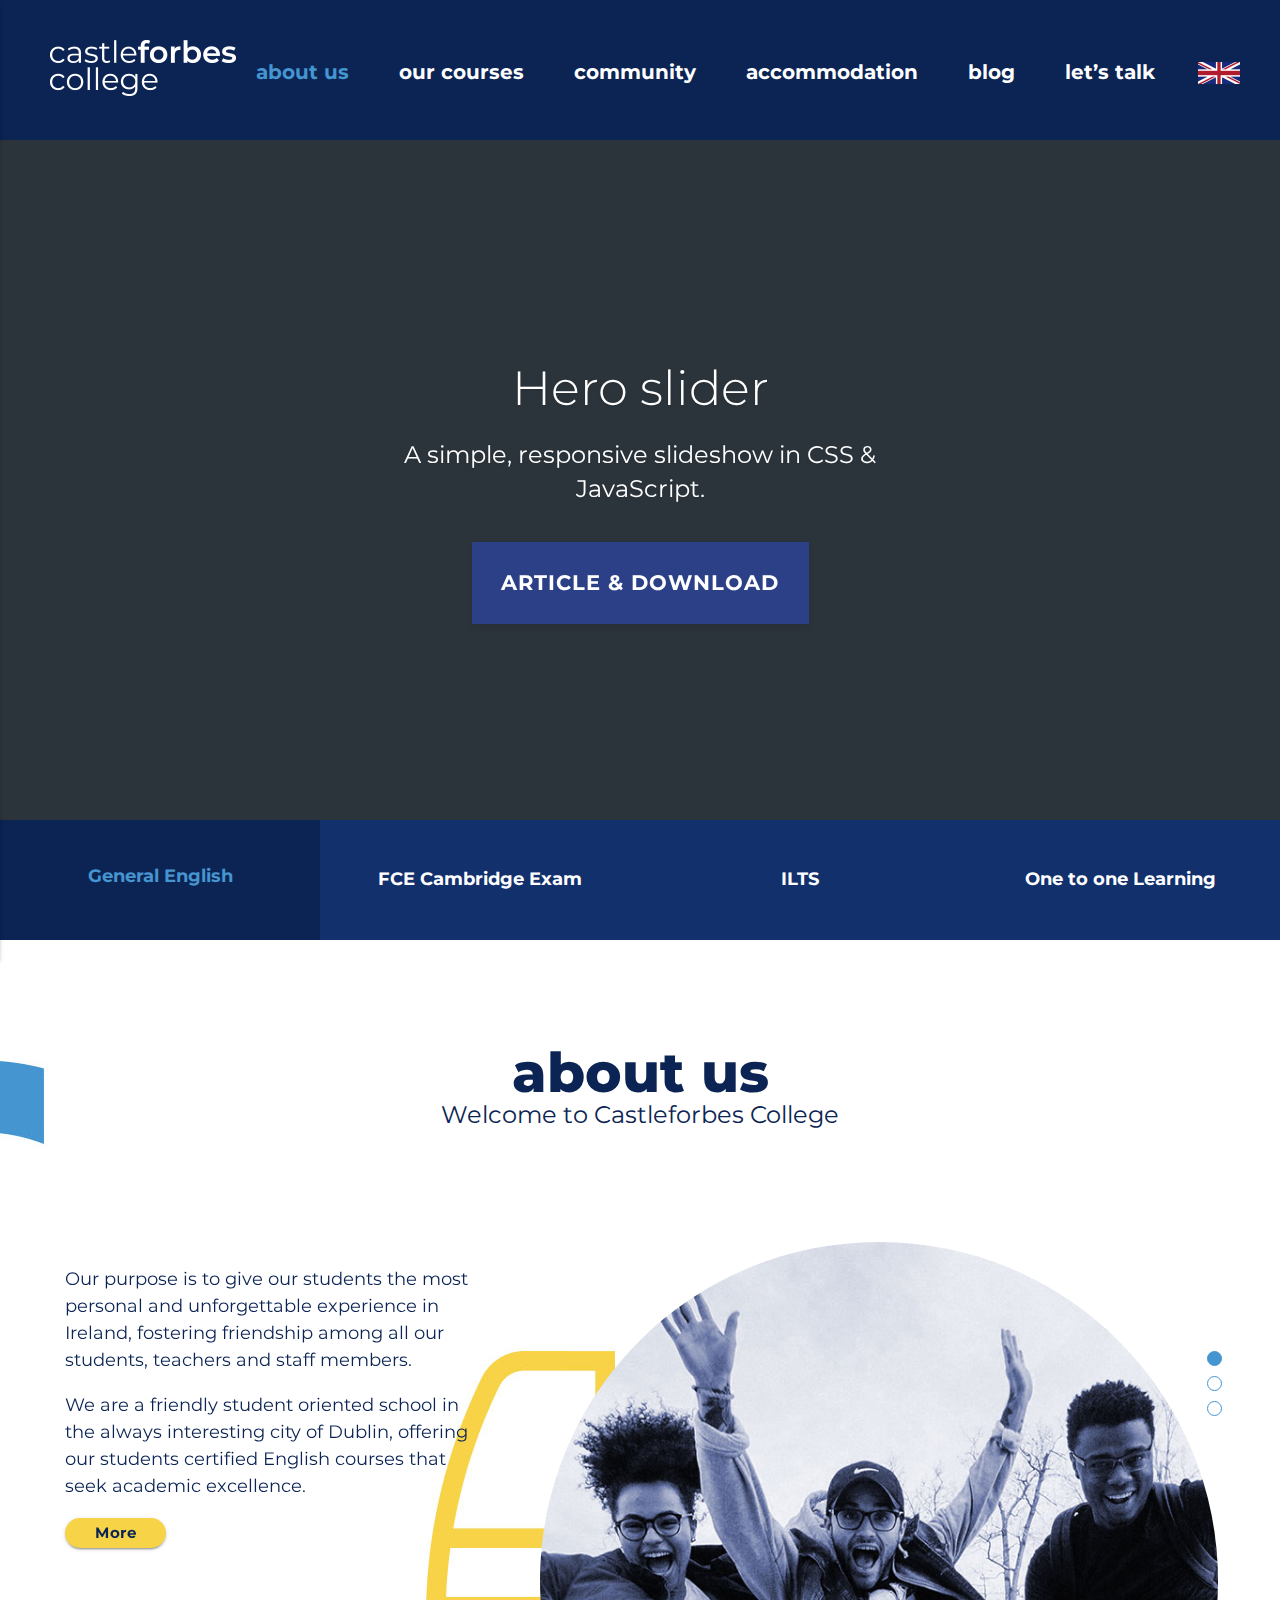
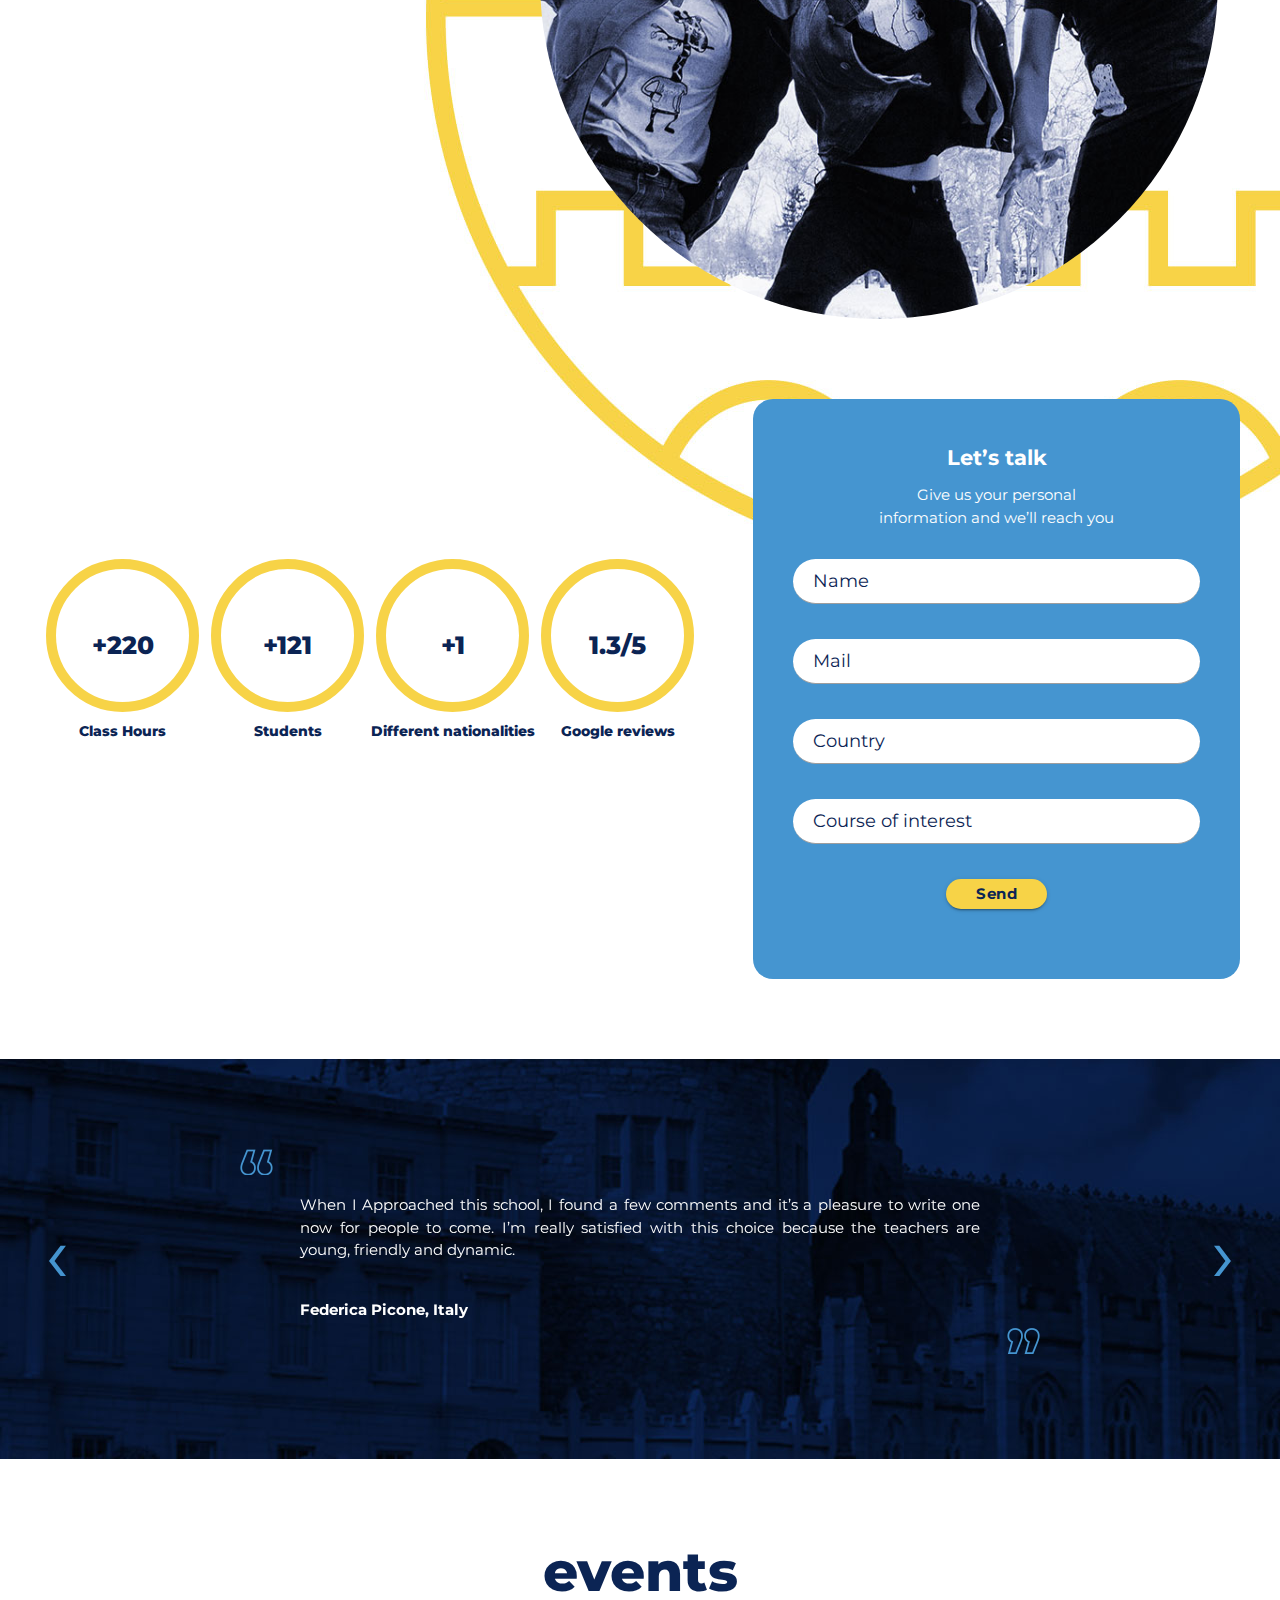
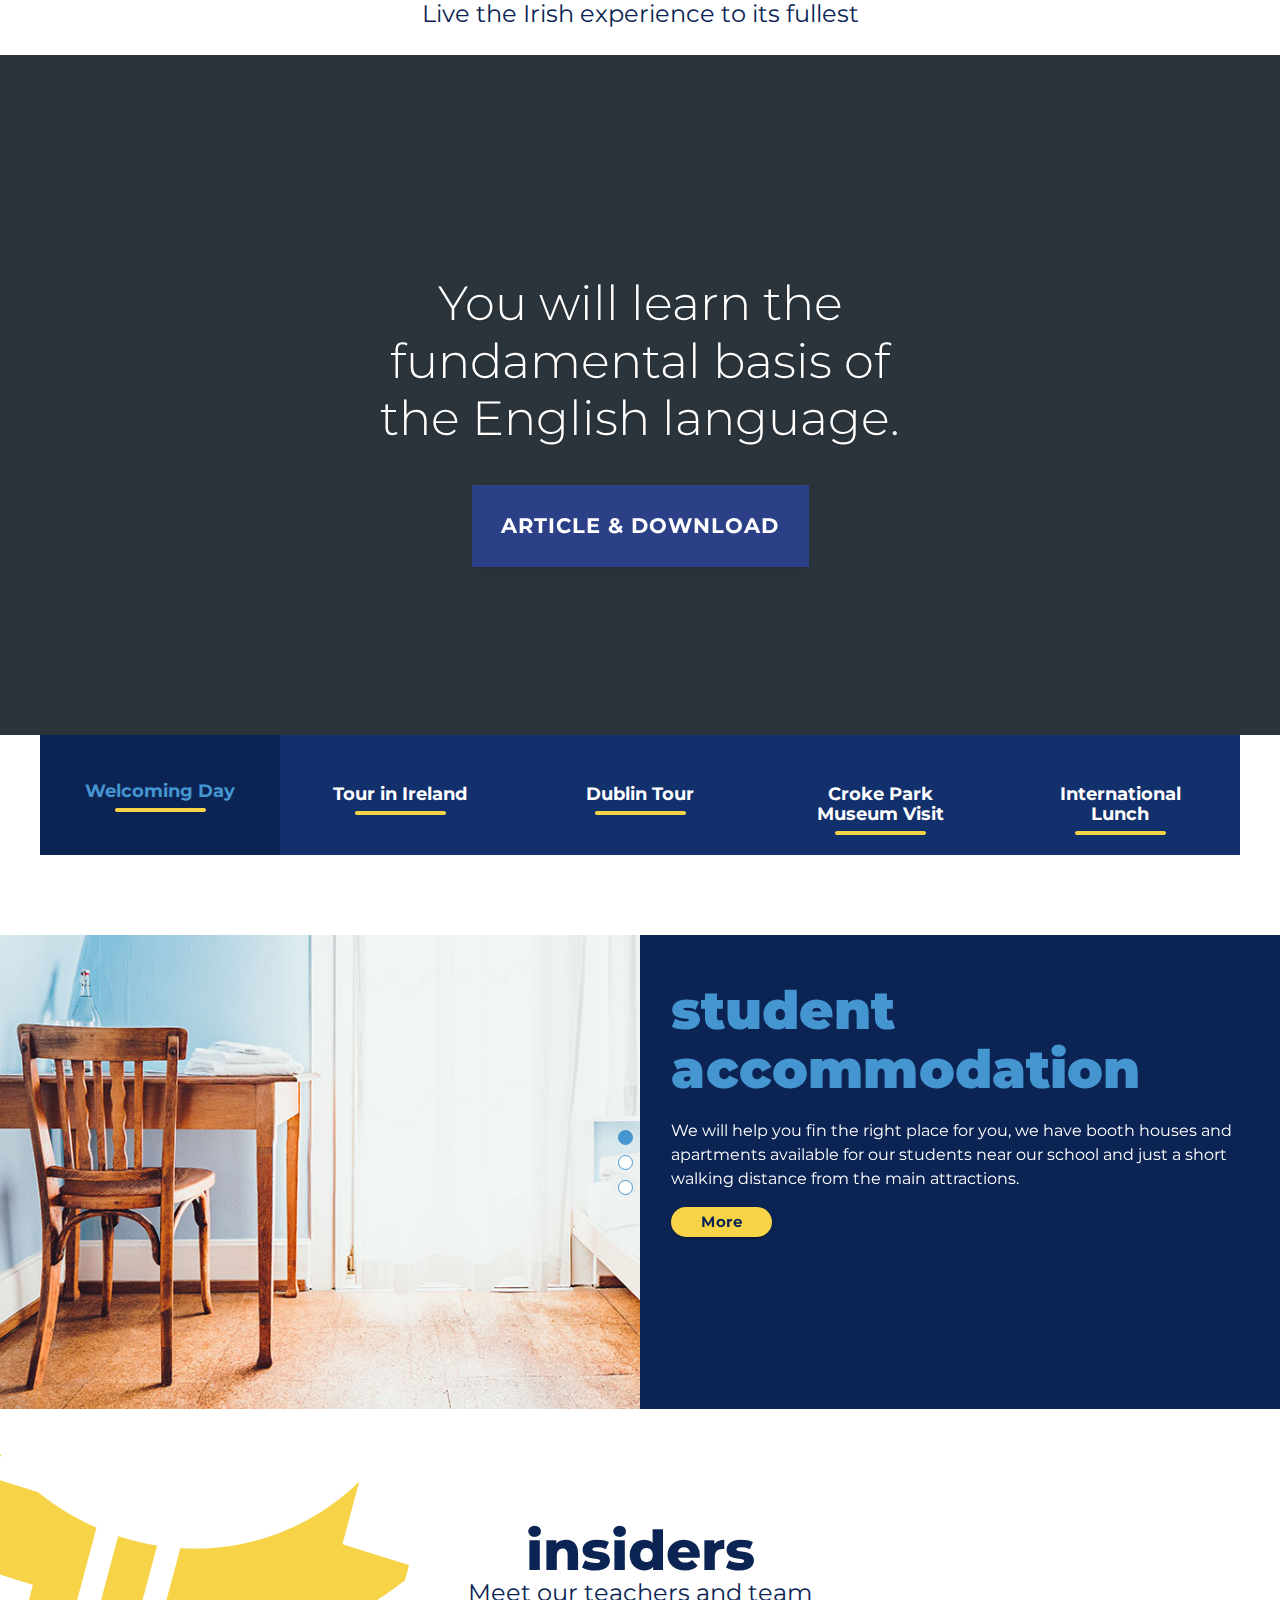
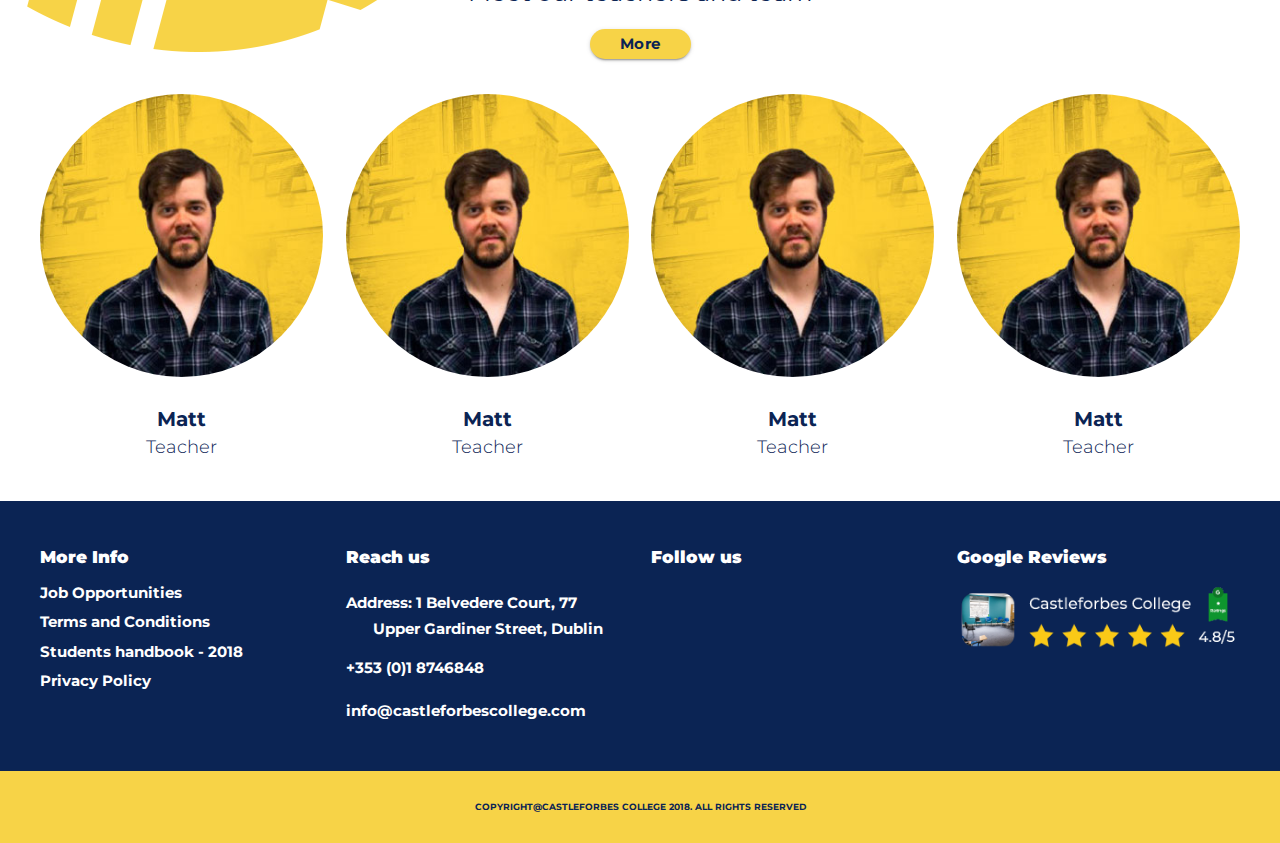
==== commit 2ecf8611: "Ajuste 25.12" ====
--- a/index.html
+++ b/index.html
@@ -182,7 +182,7 @@
 <p>
 
 
-<p class="center"><a class="mote-br" href=""><img src="imgs/more-bt.png"></a></p>
+<p class="center"><a class="waves-effect waves-light btn amber accent-3">More</a></p>
 								</div>
 							</div>
 
@@ -208,7 +208,7 @@
 <p>
 
 
-<p class="center"><a class="mote-br" href=""><img src="imgs/more-bt.png"></a></p>
+<p class="center"><a class="waves-effect waves-light btn amber accent-3">More</a></p>
 								</div>
 							</div>
 
@@ -234,7 +234,7 @@
 <p>
 
 
-<p class="center"><a class="mote-br" href=""><img src="imgs/more-bt.png"></a></p>
+<p class="center"><a class="waves-effect waves-light btn amber accent-3">More</a></p>
 								</div>
 							</div>
 
@@ -268,7 +268,7 @@
 <p>
 
 
-<p><a href=""><img src="imgs/more-bt.png"></a></p>
+<p><a class="waves-effect waves-light btn amber accent-3">More</a></p>
 								</div>
 							</div>
 
@@ -285,7 +285,7 @@
 Our purpose is to give our students the most personal and unforgettable experience in Ireland, fostering friendship among all our students, teachers and staff 
 members.</p>
 
-<p><a href=""><img src="imgs/more-bt.png"></a></p>
+<p><a class="waves-effect waves-light btn amber accent-3">More</a></p>
 								</div>
 							</div>
 
@@ -301,7 +301,7 @@
 Our purpose is to give our students the most personal and unforgettable experience in Ireland, fostering friendship among all our students, teachers and staff 
 members.</p>
 
-<p><a href=""><img src="imgs/more-bt.png"></a></p>
+<p><a class="waves-effect waves-light btn amber accent-3">More</a></p>
 								</div>
 							</div>
 
@@ -377,7 +377,8 @@
 
 									      <div class="row">
 												<div class="input-field col s12">
-													<input class="center" type="image" src="imgs/send.png">
+													<button class="waves-effect waves-light btn amber accent-3">Send</button>
+													
 												</div>
 									      </div>
 									     
@@ -426,7 +427,7 @@
 			<!-- DESKTOP EVENTOS-->
 
 			<section class="sessao-eventos ">
-				<div class="container">
+				<div class="container-">
 				<div class="row">
 						<div class="col s12">
 							<h1 class="titulos center"><span>events</span>
@@ -437,38 +438,57 @@
 				<div class="row">
 					<section class="cd-hero js-cd-hero js-cd-autoplay">
 							<ul class="cd-hero__slider">
-								<li class="cd-hero__slide js-cd-slide">
-								
-										<h2>01</h2>
-										
-									
-								</li>
-
-								<li class="cd-hero__slide js-cd-slide">
-									
-										<h2>02</h2>
-									
-								</li>
-
-								<li class="cd-hero__slide js-cd-slide">
-									
-										<h2>03</h2>
-									
-								</li>
-
-								<li class="cd-hero__slide js-cd-slide">
-									
-										<h2>04</h2>
-									
-								</li>
-
-
-								<li class="cd-hero__slide js-cd-slide">
-									
-										<h2>05</h2>
-									
-								</li>
-
+								<li class="cd-hero__slide cd-hero__slide--selected js-cd-slide">
+						<div class="cd-hero__content cd-hero__content--full-width">
+							<h2>You will learn the fundamental
+												basis of the English language.</h2>
+							
+							<a href="http://codyhouse.co/gem/hero-slider/" class="cd-hero__btn">Article &amp; Download</a>
+						</div> <!-- .cd-hero__content -->
+					</li>
+
+					<li class="cd-hero__slide js-cd-slide">
+						<div class="cd-hero__content cd-hero__content--half-width">
+							<h2>You will learn the fundamental
+												basis of the English language.</h2>
+							
+							<a href="#0" class="cd-hero__btn cd-hero__btn--secondary">Learn More</a>
+						</div> <!-- .cd-hero__content -->
+
+						
+					</li>
+
+					<li class="cd-hero__slide js-cd-slide">
+						
+
+						<div class="cd-hero__content cd-hero__content--half-width">
+							<h2>You will learn the fundamental
+												basis of the English language.</h2>
+						
+							<a href="#0" class="cd-hero__btn cd-hero__btn--secondary">Learn More</a>
+						</div> <!-- .cd-hero__content -->
+						
+					</li>
+
+
+					<li class="cd-hero__slide js-cd-slide">
+						<div class="cd-hero__content cd-hero__content--full-width">
+							<h2>You will learn the fundamental
+												basis of the English language.</h2>
+							
+							<a href="#0" class="cd-hero__btn cd-hero__btn--secondary">Learn More</a>
+						</div> <!-- .cd-hero__content -->
+					</li>
+
+
+						<li class="cd-hero__slide js-cd-slide">
+						<div class="cd-hero__content cd-hero__content--full-width">
+							<h2>You will learn the fundamental
+												basis of the English language.</h2>
+							
+							<a href="#0" class="cd-hero__btn cd-hero__btn--secondary">Learn More</a>
+						</div> <!-- .cd-hero__content -->
+					</li>
 								
 
 
@@ -482,43 +502,31 @@
 									<ul class="tour-x">
 										<li class="cd-selected">
 											<a href="#0">
-												<h5 class="det-acomoda">Welcoming Day</h5>
-												<p class="chamada-top">You will learn the fundamental
-												basis of the English language.</p>
-											</a>
-											<a class="more" href="http://www.globo.com"><img src="imgs/more-bt.png"></a>
+												<h5 class="det-acomoda">Welcoming Day</h5>												
+											</a>											
 										</li>
 										<li>
 											<a href="#0">
 												<h5 class="det-acomoda">Tour in Ireland</h5>
-												<p class="chamada-top">You will learn the fundamental
-												basis of the English language.</p>
 											</a>
-											<a class="more" href="http://www.globo.com"><img src="imgs/more-bt.png"></a>
 										</li>
 										<li>
 											<a href="#0">
 												<h5 class="det-acomoda">Dublin Tour</h5>
-												<p class="chamada-top">You will learn the fundamental
-												basis of the English language.</p>
 											</a>
-											<a class="more" href="http://www.globo.com"><img src="imgs/more-bt.png"></a>
 										</li>
 										<li>
 											<a href="#0">
 												<h5 class="det-acomoda">Croke Park Museum Visit</h5>
-												<p class="chamada-top">You will learn the fundamental
-												basis of the English language.</p>
 											</a>
-											<a class="more" href="http://www.globo.com"><img src="imgs/more-bt.png"></a>
+											
 										 </li>
 										 <li>
 											<a href="#0">
 												<h5 class="det-acomoda">International Lunch</h5>
-												<p class="chamada-top">You will learn the fundamental
-												basis of the English language.</p>
+												
 											</a>
-											<a class="more" href="http://www.globo.com"><img src="imgs/more-bt.png"></a>
+											
 										 </li>
 									</ul>
 								</nav> 
@@ -543,36 +551,36 @@
 
 <!--.modulos-->
 				<div class="row sessao-azul">
-					<div class="col s13 m6 mini-imagem" style="background-image: url(imgs/bg-casa.jpg);"></div>
-					<div class="col s19 m6">
+					<div class="col s4 m6 mini-imagem" style="background-image: url(imgs/bg-casa.jpg);"></div>
+					<div class="col s8 m6">
 						<h4>Dublin Tour</h4>
 <p>Learn more about one of the oldest cities in Europe.</p>
 
-<p><a href="http://www.globo.com"><img src="imgs/more-bt.png"></a></p>
+
 					</div>
 				</div>
 <!--.modulos-->
 				
 				<!--.modulos-->
 				<div class="row sessao-azul">
-					<div class="col s13 m6 mini-imagem" style="background-image: url(imgs/bg-casa.jpg);"></div>
-					<div class="col s19 m6">
+					<div class="col s4 m6 mini-imagem" style="background-image: url(imgs/bg-casa.jpg);"></div>
+					<div class="col s8 m6">
 						<h4>Dublin Tour</h4>
 <p>Learn more about one of the oldest cities in Europe.</p>
 
-<p><a href="http://www.globo.com"><img src="imgs/more-bt.png"></a></p>
+
 					</div>
 				</div>
 <!--.modulos-->
 				
 				<!--.modulos-->
 				<div class="row sessao-azul">
-					<div class="col s13 m6 mini-imagem" style="background-image: url(imgs/bg-casa.jpg);"></div>
-					<div class="col s19 m6">
+					<div class="col s4 m6 mini-imagem" style="background-image: url(imgs/bg-casa.jpg);"></div>
+					<div class="col s8 m6">
 						<h4>Dublin Tour</h4>
 <p>Learn more about one of the oldest cities in Europe.</p>
 
-<p><a href="http://www.globo.com"><img src="imgs/more-bt.png"></a></p>
+
 					</div>
 				</div>
 <!--.modulos-->
@@ -601,7 +609,7 @@
 						<div class="bloco-conteudo-home">
 							<h2>student accommodation</h2>
 							<p>We will help you fin the right place for you, we have booth houses and apartments available for our students near our school and just a short walking distance from the main attractions. </p>
-							<p><a class="more" href="http://www.globo.com"><img src="imgs/more-bt.png"></a></p>
+							<p><a class="waves-effect waves-light btn amber accent-3">More</a></p>
 						</div>
 					</div>
 				</div>	
@@ -612,7 +620,7 @@
 						<div class="bloco-conteudo-home">
 							<h2>accommodation student </h2>
 							<p>We will help you fin the right place for you, we have booth houses and apartments available for our students near our school and just a short walking distance from the main attractions. </p>
-							<p><a class="more" href="http://www.globo.com"><img src="imgs/more-bt.png"></a></p>
+							<p><a class="waves-effect waves-light btn amber accent-3">More</a></p>
 						</div>
 					</div>
 				</div>	
@@ -623,7 +631,7 @@
 						<div class="bloco-conteudo-home">
 							<h2>student student</h2>
 							<p>We will help you fin the right place for you, we have booth houses and apartments available for our students near our school and just a short walking distance from the main attractions. </p>
-							<p><a class="more" href="http://www.globo.com"><img src="imgs/more-bt.png"></a></p>
+							<p><a class="waves-effect waves-light btn amber accent-3">More</a></p>
 						</div>
 					</div>
 				</div>	
@@ -638,28 +646,28 @@
 						<div class="col s12">
 							<h1 class="titulos center"><span>insiders</span>
 Meet our teachers and team</h1>
-<p class="center"><a  ref="http://www.globo.com"><img src="imgs/more-bt.png"></a></p>
+<p class="center"><a class="waves-effect waves-light btn amber accent-3">More</a></p>
 						</div>
 					</div><!--.row-->
 
 					<div class="row">
 						
-						<div class="col s12 m6 l3 teach-div">
+						<div class="col s6 m6 l3 teach-div">
 							<img src="imgs/teacher.jpg" class="responsive-img">
 							<p>Matt <span>Teacher</span></p>
 						</div>
 
-						<div class="col s12 m6 l3 teach-div">
+						<div class="col s6 m6 l3 teach-div">
 							<img src="imgs/teacher.jpg" class="responsive-img">
 							<p>Matt <span>Teacher</span></p>
 						</div>
 
-						<div class="col s12 m6 l3 teach-div">
+						<div class="col s6 m6 l3 teach-div">
 							<img src="imgs/teacher.jpg" class="responsive-img">
 							<p>Matt <span>Teacher</span></p>
 						</div>
 
-						<div class="col s12 m6 l3 teach-div">
+						<div class="col s6 m6 l3 teach-div">
 							<img src="imgs/teacher.jpg" class="responsive-img">
 							<p>Matt <span>Teacher</span></p>
 						</div>
--- a/lib/hero-slider-master/css/style.css
+++ b/lib/hero-slider-master/css/style.css
@@ -506,10 +506,9 @@
 }
 
 .cd-hero__nav nav.dest {
-  display: inline-block;
   position: relative;
-      background-color: transparent;
-    width: auto;
+  background-color: transparent;
+  width: auto;
 }
 /*
 .cd-hero__marker {
@@ -591,7 +590,8 @@
   -webkit-transition: background-color 0.2s;
   transition: background-color 0.2s;
   padding: 38px 30px;
-  height: 150px;
+  height: 120px;
+  text-align: center;
 }
 
 /*.cd-hero__nav a::before {
--- a/lib/css/principal.css
+++ b/lib/css/principal.css
@@ -1,14 +1,13 @@
 body, h1, h2, h3, h4, h5, h6, p, ul, ol, dl, input, textarea {
     font-family: 'Montserrat', sans-serif;
 }
-
 
 
 header nav{
 	background: #0b2454;
 	font-weight: 700;
-	height: 90px;
-	padding-top: 20px;
+	height: 140px;
+	padding-top: 40px;
 }
 
 .container{
@@ -110,6 +109,19 @@
 	color: #4595d0;
 }
 
+.amber.accent-3 {
+    background-color: #f7d347!important;
+    color: #0b2454;
+    font-weight: bold;
+}
+
+.btn{
+	text-transform: initial;
+    border-radius: 40px;
+    height: 30px;
+    line-height: 30px;
+}
+
 .mini-tix{
 	display: none;
 }
@@ -133,12 +145,13 @@
 
 .sessao-sobre{
 	background: url(../../imgs/bg-sobre.jpg) no-repeat center top;
-}
-.titulos{
-	color: #0b2454;
-	font-size: 18px;
-	line-height: 29px;
-	margin-bottom: 0;
+	margin-top: 80px;
+}
+.titulos {
+    color: #0b2454;
+    font-size: 24px;
+    line-height: 42px;
+    margin-bottom: 0;
 }
 .titulos span{
 	display: block;
@@ -187,6 +200,7 @@
 }
 .numeros-animados{
 	display:table;
+	width: 100%;
 	margin-top:220px;
 }
 .numeros-animados li{
@@ -270,9 +284,9 @@
 }
 
 .sessao-depoimentos{
-	margin-top: 50px;
+	margin-top: 80px;
 	color: #fff;
-	padding: 90px 0 60px 0;
+	padding: 90px 0 40px 0;
 	background: url(../../imgs/bg-depoimentos.jpg) no-repeat center top;
 }
 .bloco-depoimento::before{
@@ -298,7 +312,7 @@
 
 .bloco-depoimento{
 	position: relative;
-	text-align: center;
+	text-align: justify;
 	width: 100%;
 	max-width: 740px;
 	margin: 0 auto;
@@ -350,14 +364,15 @@
 
 .sessao-acomodacoes{
 	background: #0b2454;
+	margin-top: 80px;
 }
 
 .anima-casa{
 	width: 100%;
-	height: 500px;
-	 background-position: center;
-  background-repeat: no-repeat;
-  background-size: cover;
+	height: 474px;
+	background-position: center;
+	background-repeat: no-repeat;
+	background-size: cover;
 }
 
 .conteudo-home h2{
@@ -382,7 +397,7 @@
 
 .sessao-insider{
 	position: relative;
-	margin: 80px 0;
+	margin: 90px 0 9px 0;
 }
 .teach-div{
 	text-align: center;
@@ -401,7 +416,7 @@
 
 .teach-div p span{
 	display: block;
-	font-weight: 18px;
+	font-size: 18px;
 	font-weight: 300;
 }
 
@@ -431,8 +446,7 @@
 }
 .sessao-enderecos h4{
 	font-weight: 900;
-	font-size: 18px;
-
+	font-size: 17px;
 }
 
 .sessao-enderecos li{
@@ -470,7 +484,7 @@
 }
 .redes-inferior li{
 	display: inline;
-	margin-right: 25px;
+	margin-right: 14px;
 }
 .redes-inferior li a{
 	font-weight: 300;
@@ -478,7 +492,7 @@
 
 .redes-inferior li i,.sessao-enderecos li i{
 	position: relative;
-	font-size: 30px;
+	font-size: 24px;
 }
 
 .bloco-conteudo-home {
@@ -550,7 +564,7 @@
 	}
 	
 	.bloco-conteudo-home{
-		padding: 50px;
+		padding: 20px;
 	}
 
 	.conteudo-home h2{
@@ -567,7 +581,7 @@
     }
 
     .sessao-copyright {
-    font-size: 14px;
+    font-size: 9px;
 }
 
 }/* FIM - MAX-1400 */
@@ -685,9 +699,39 @@
 /* INICIO - MAX-770 */
 @media only screen and (max-width: 960px){
 
-	.cd-hero__nav a{
-		:
-	}
+
+	.sessao-acomodacoes,.sessao-sobre{
+		margin-top: 0;
+	}
+
+
+	header nav{
+	background: #0b2454;
+	font-weight: 700;
+	height: 90px;
+	padding-top: 20px;
+}
+
+	.numeros-animados{
+		margin-top: 60px;
+		text-align: center;
+	}
+
+	.numeros-animados li {
+    width: 150px;
+    margin: 0 5px ;
+}
+
+.numeros-animados li h4 {
+	    padding: 54px 0 0 0;
+    width: 150px;
+    height: 150px;
+}
+
+.numeros-animados li h5 {
+    font-size: 12px;
+
+  }
 
 	.dest li h5 {
     font-weight: bold;
@@ -706,7 +750,7 @@
     background: url(../../imgs/bg-sobre-tablet.jpg) no-repeat center 174px;
 }
 
-	.detalhe-amarelo,.numeros-animados,.desktop-row,.sessao-eventos,.bloco-conteudo-home h2{
+	.detalhe-amarelo,.desktop-row,.sessao-eventos,.bloco-conteudo-home h2{
 		display: none !important;
 	}
 
@@ -745,14 +789,14 @@
 	}
 
 	.sessao-enderecos li {
-    	font-size: 16px;
-	}
+    	font-size: 12px;
+ }
 	.sessao-acomodacoes .owl-dots .owl-dot {
     	display: inline;
 	}
 	.sessao-acomodacoes .owl-dots {
 	    position: absolute;
-	    top: 450px;
+	    top: 248px;
 	    right: 0;
 	    width: 100%;
 	}
@@ -769,7 +813,7 @@
 		margin-top: 0;
 	}
 	.conteudo-detalhe{
-		text-align: center;
+		text-align: justify;
 	}
 
 	.owl-next,.owl-prev{
@@ -808,29 +852,30 @@
 	}
 
 	.sessao-azul h4{
-		font-size: 26px;
+		font-size: 17px;
 		font-weight: 900;
-		margin-top: 35px;
+		margin-top: 13px;
 		color: #4595d0;
+		margin-bottom: 0;
 	}
 
 	.sessao-azul p{
 		color: #fff;
-		padding: 0 10px;
-		font-size: 20px;
+		padding: 0;
+		font-size: 15px;
+		margin-top: 3px;
 	}
 
 	.mini-imagem{
 		background-position: center;
-  background-repeat: no-repeat;
-  background-size: cover;
-  height: 260px;
+		background-repeat: no-repeat;
+		background-size: cover;
+		height: 120px;
 	}
 
 	.mini-tix{
-		margin-top: 40px;
+		margin-top: 0;
 		display: block !important;
-
 	}
 
 	.titulos span{
@@ -844,16 +889,26 @@
 	
 
 .sessao-sobre {
-    background: url(../../imgs/bg-sobre-tablet.jpg) no-repeat center 551px;
+    background: url(../../imgs/bg-sobre-tablet.jpg) no-repeat center 560px;
 }
 
 .conteudo-detalhe {
     margin: 20px;
 }
 
+.titulos{
+	font-size: 15px;
+	line-height: 27px;
+}
 .titulos span {
-    font-size: 200%;
-}
+    font-size: 250%;
+}
+
+
+.anima-casa{
+	height: 290px;
+}
+
 
 }/* FIM - MAX-770 */
 
@@ -873,6 +928,27 @@
 
 .imagens-circulares img {
     margin-top: 0px;
+}
+
+.bloco-conteudo-home {
+    padding: 20px;
+    text-align:justify;
+}
+
+.redes-inferior li {
+    display: inline;
+    margin-right: 14px;
+}
+
+.teach-div p {
+    text-align: center;
+    font-size: 15px;
+    font-weight: 700;
+    margin-top: 0;
+}
+
+.teach-div p span{
+	font-size: 12px;
 }
 
 }
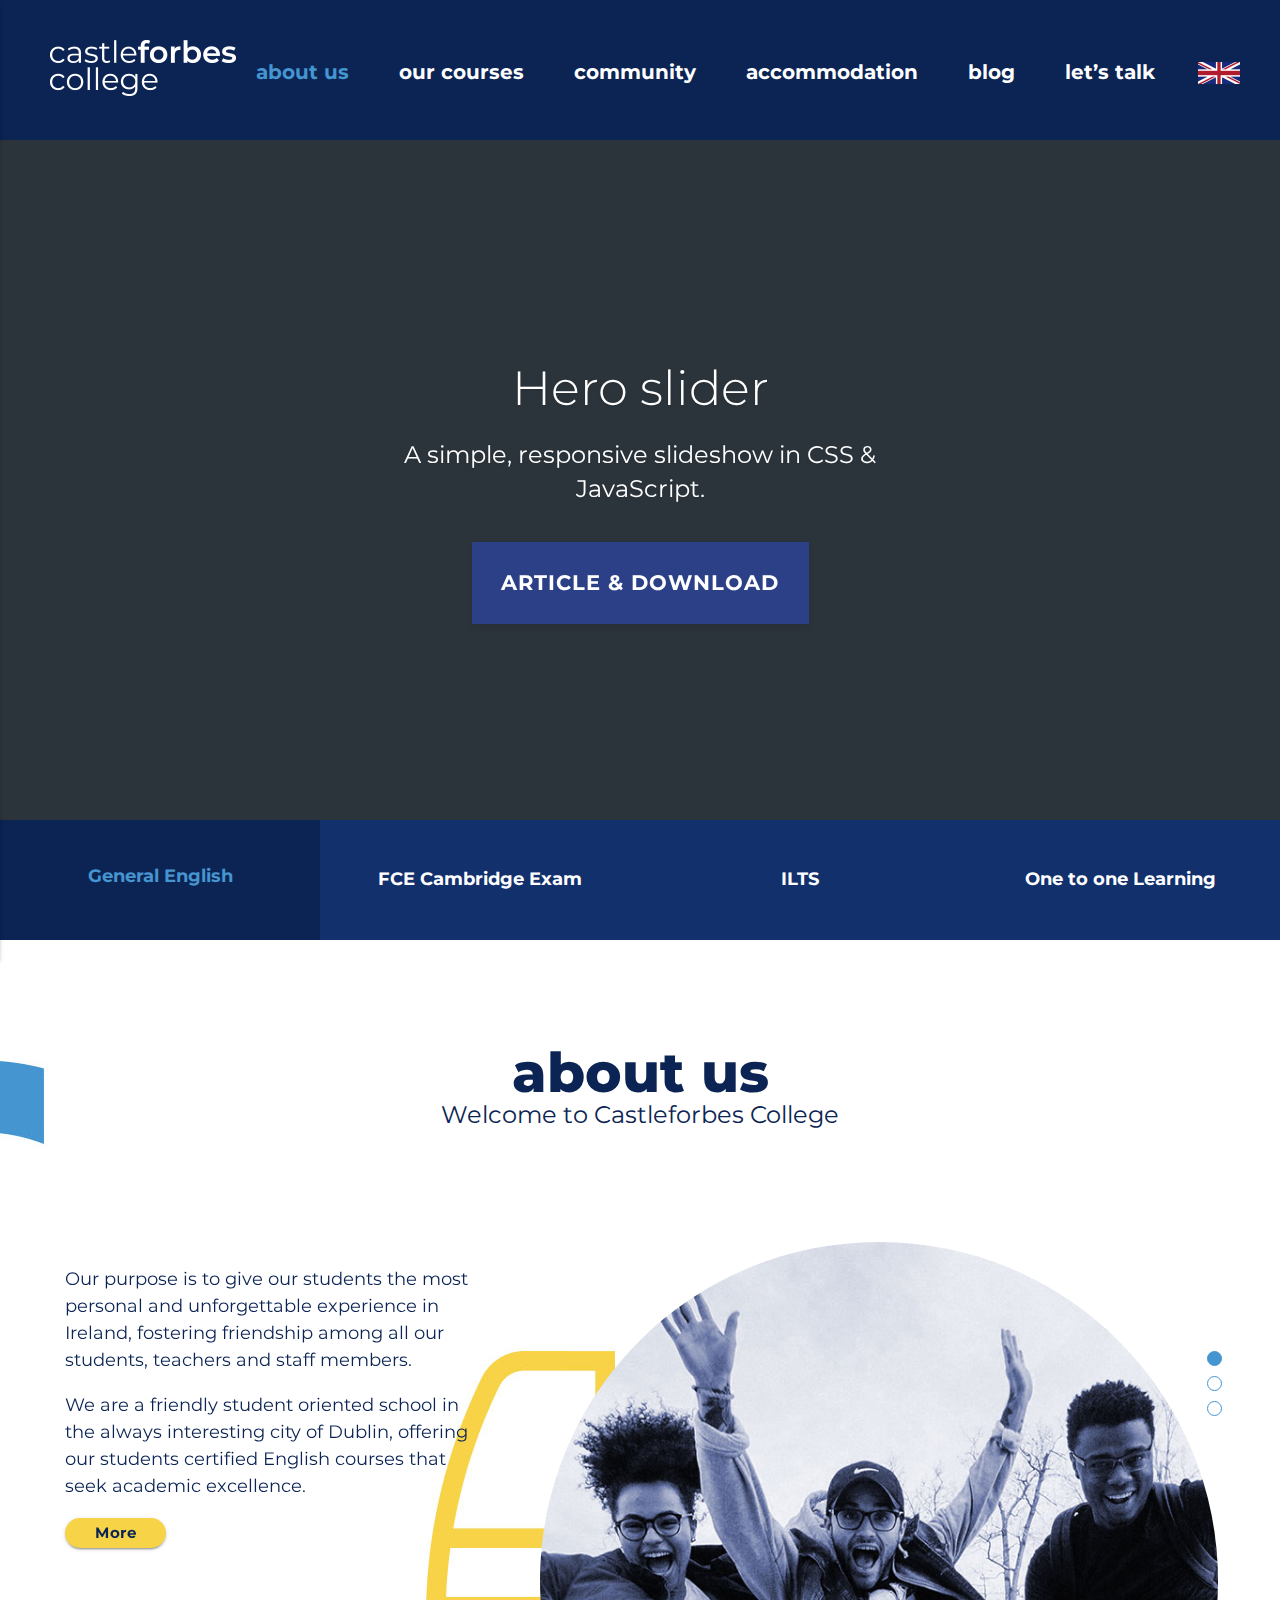
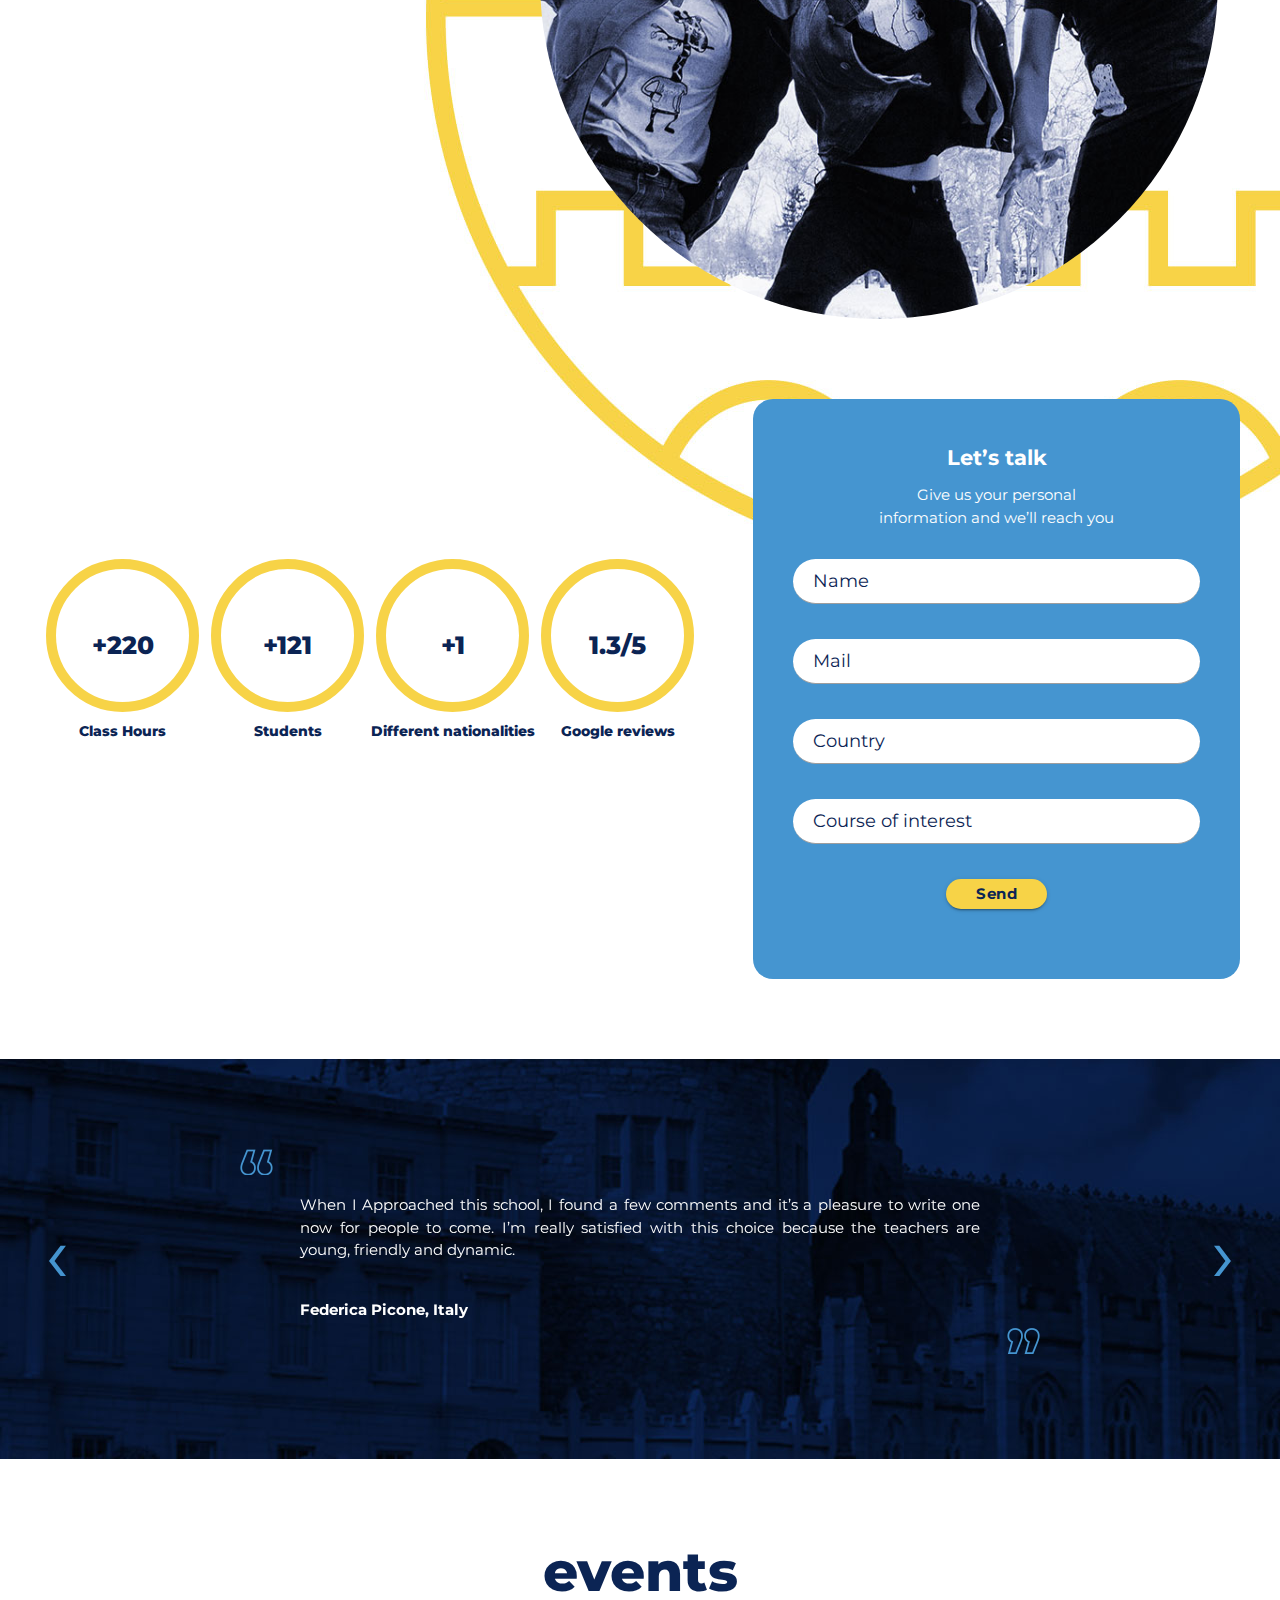
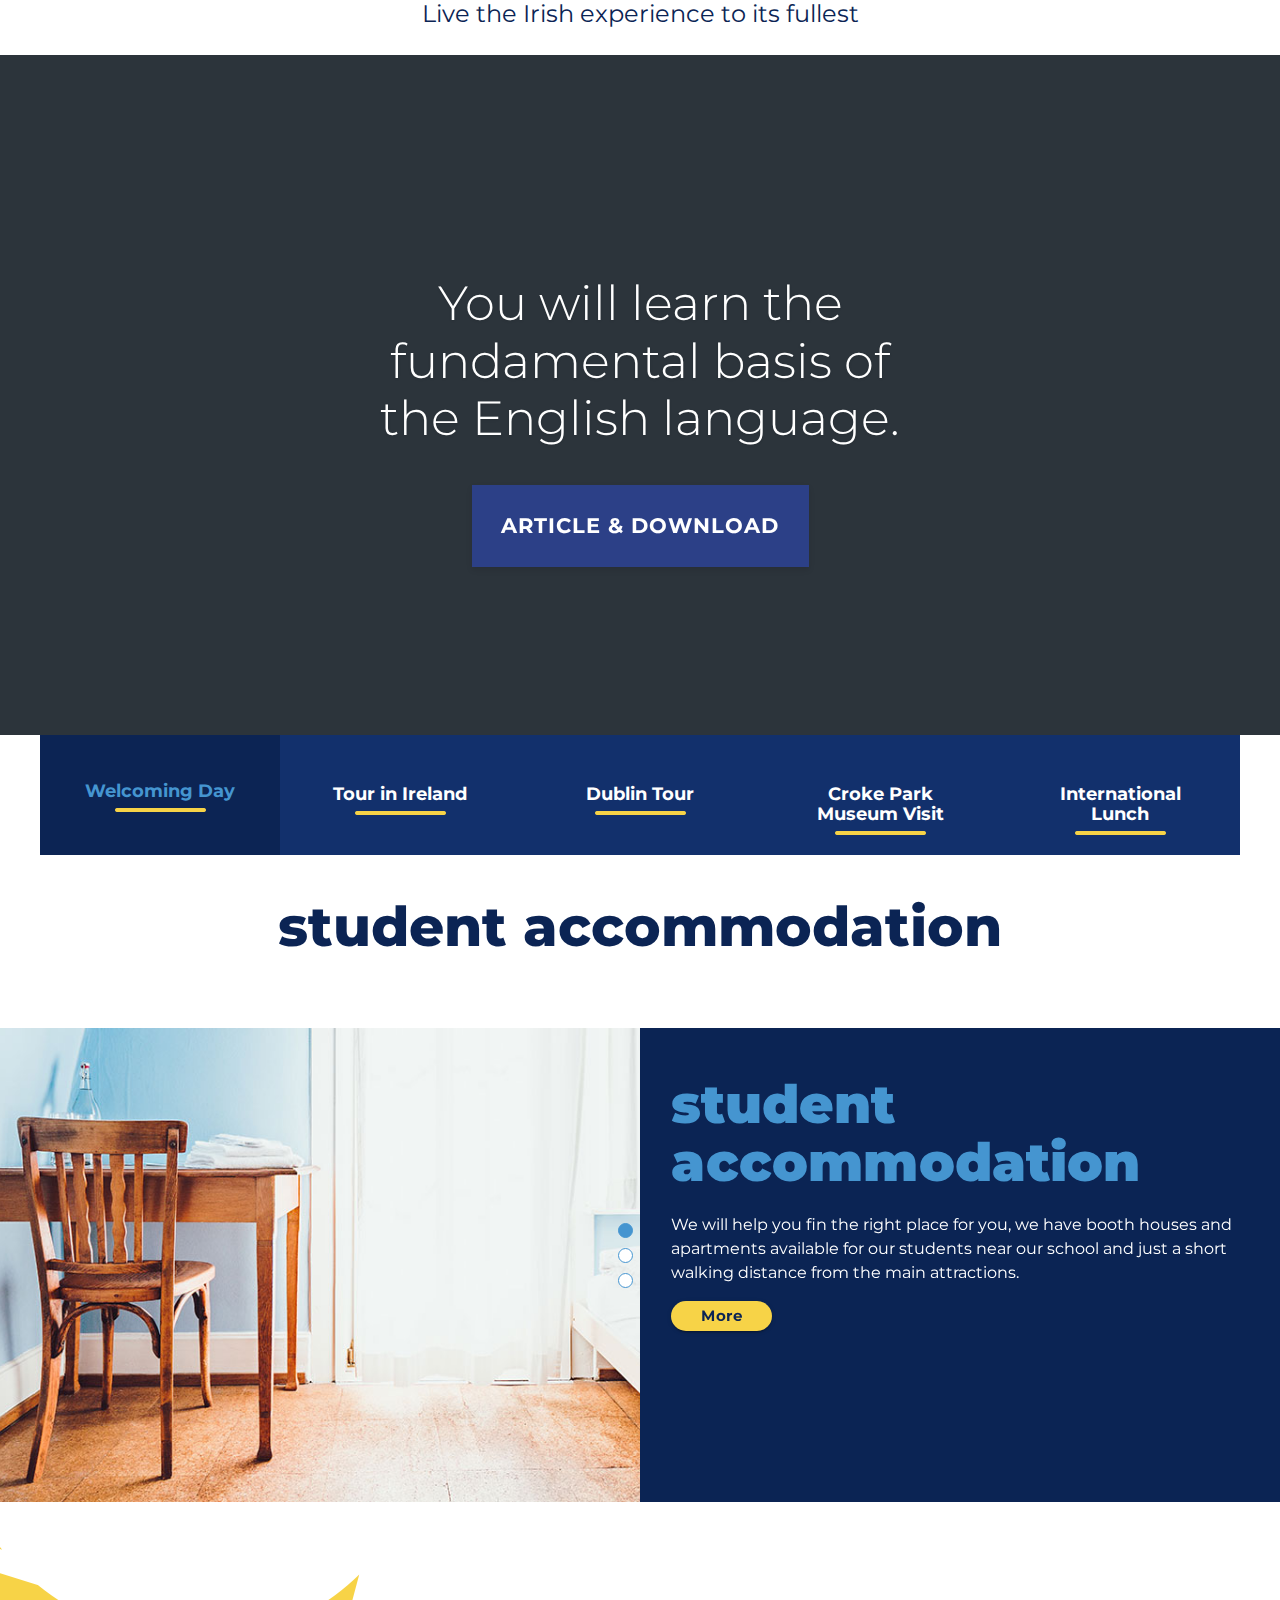
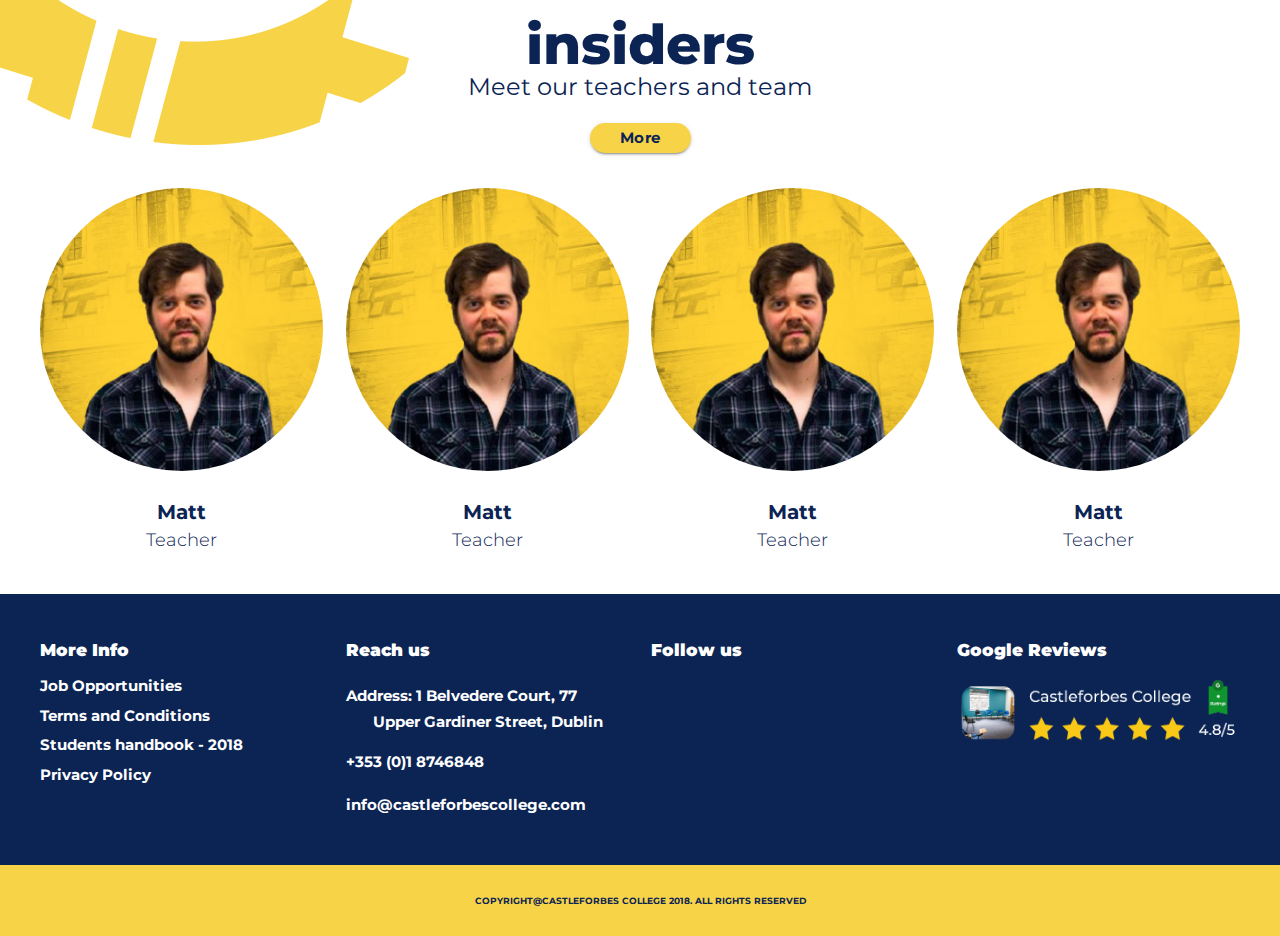
==== commit c36b1b68: "Ajustes de espaço" ====
--- a/index.html
+++ b/index.html
@@ -586,6 +586,19 @@
 <!--.modulos-->
 
 
+<!--.modulos-->
+				<div class="row sessao-azul">
+					<div class="col s4 m6 mini-imagem" style="background-image: url(imgs/bg-casa.jpg);"></div>
+					<div class="col s8 m6">
+						<h4>Dublin Tour</h4>
+<p>Learn more about one of the oldest cities in Europe.</p>
+
+
+					</div>
+				</div>
+<!--.modulos-->
+
+
 
 				
 			</section>
--- a/lib/css/principal.css
+++ b/lib/css/principal.css
@@ -123,7 +123,7 @@
 }
 
 .mini-tix{
-	display: none;
+	/*display: none;*/
 }
 
 .chamada-top{
@@ -700,7 +700,7 @@
 @media only screen and (max-width: 960px){
 
 
-	.sessao-acomodacoes,.sessao-sobre{
+	.sessao-acomodacoes,.sessao-sobre,.sessao-insider{
 		margin-top: 0;
 	}
 
@@ -811,6 +811,8 @@
 	}
 	.sessao-depoimentos{
 		margin-top: 0;
+		margin-bottom: 0;
+		padding-bottom: 0;
 	}
 	.conteudo-detalhe{
 		text-align: justify;
@@ -918,6 +920,10 @@
 /* COL-XS */
 @media only screen and  (max-width:430px){
 
+	.eventos-mobile .titulos{
+		margin-top:10px;
+	}
+
 	.item .imagens-circulares {
     padding: 33px;
 }
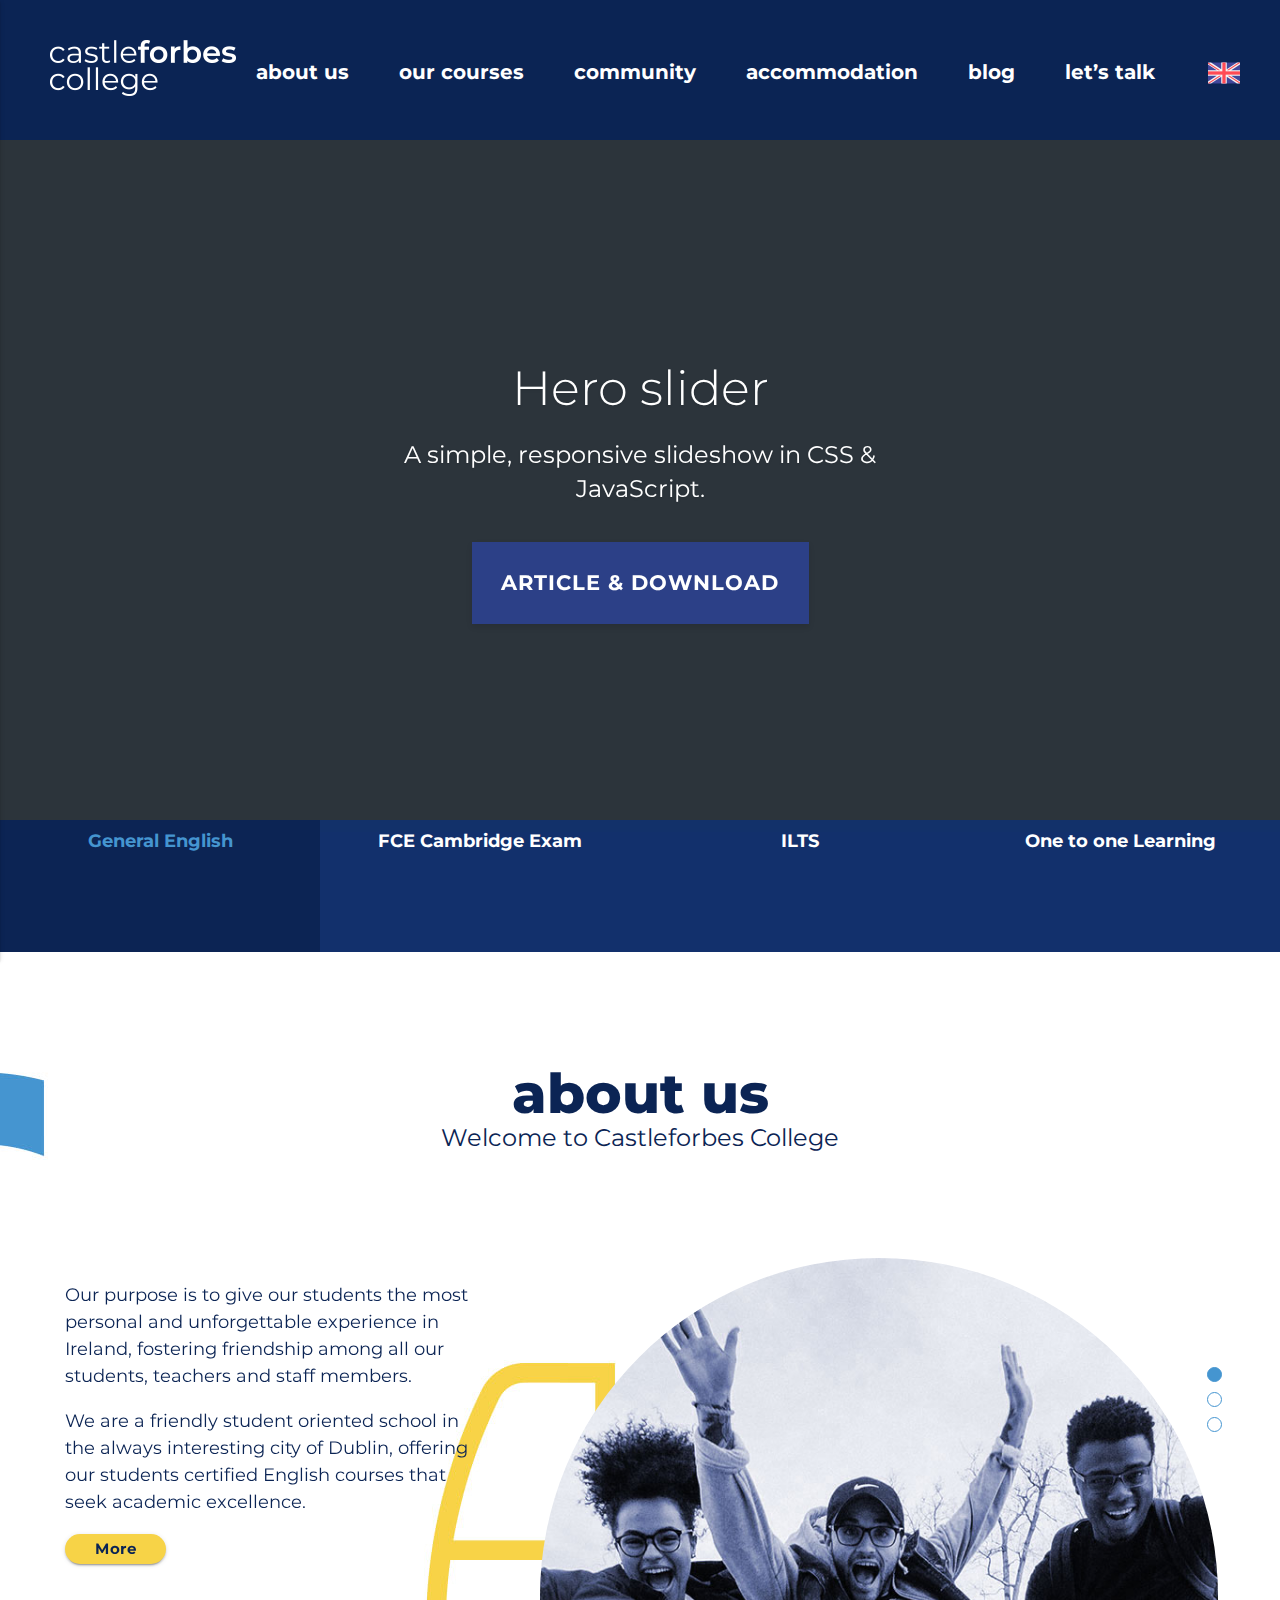
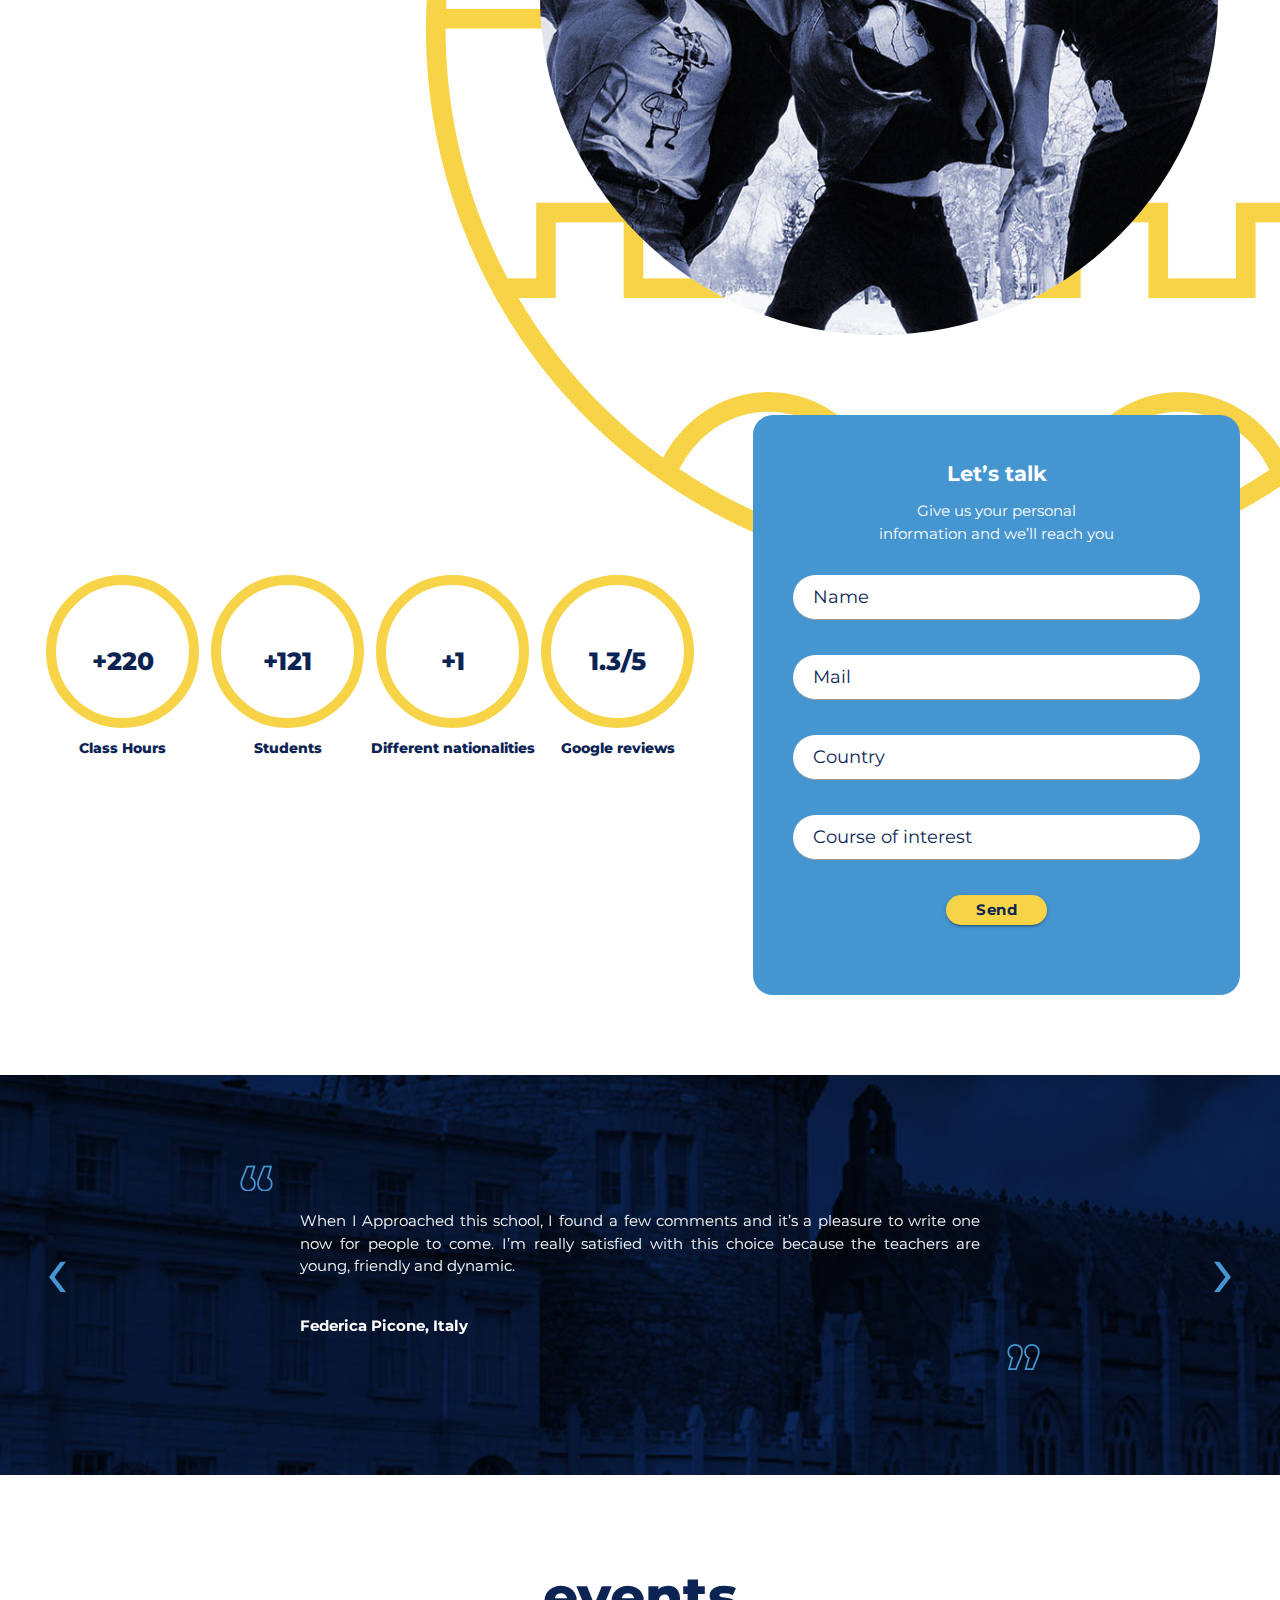
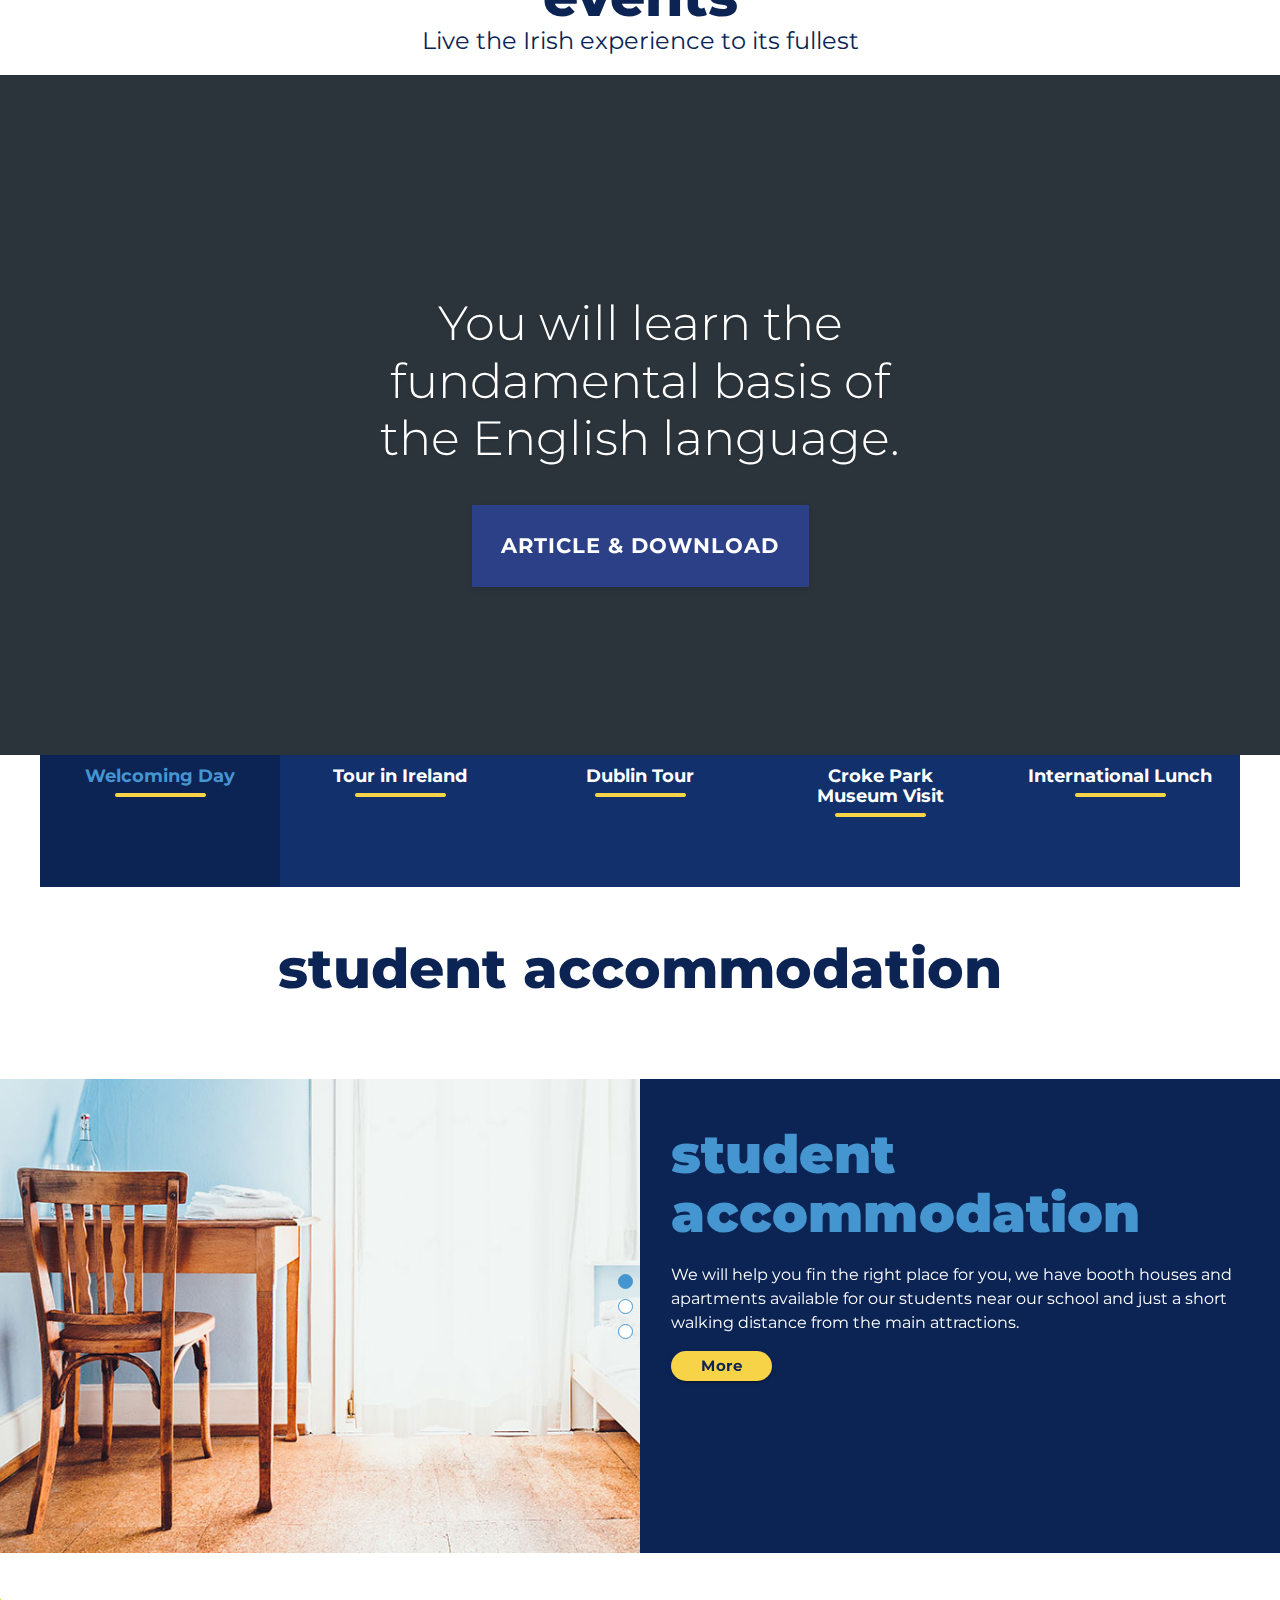
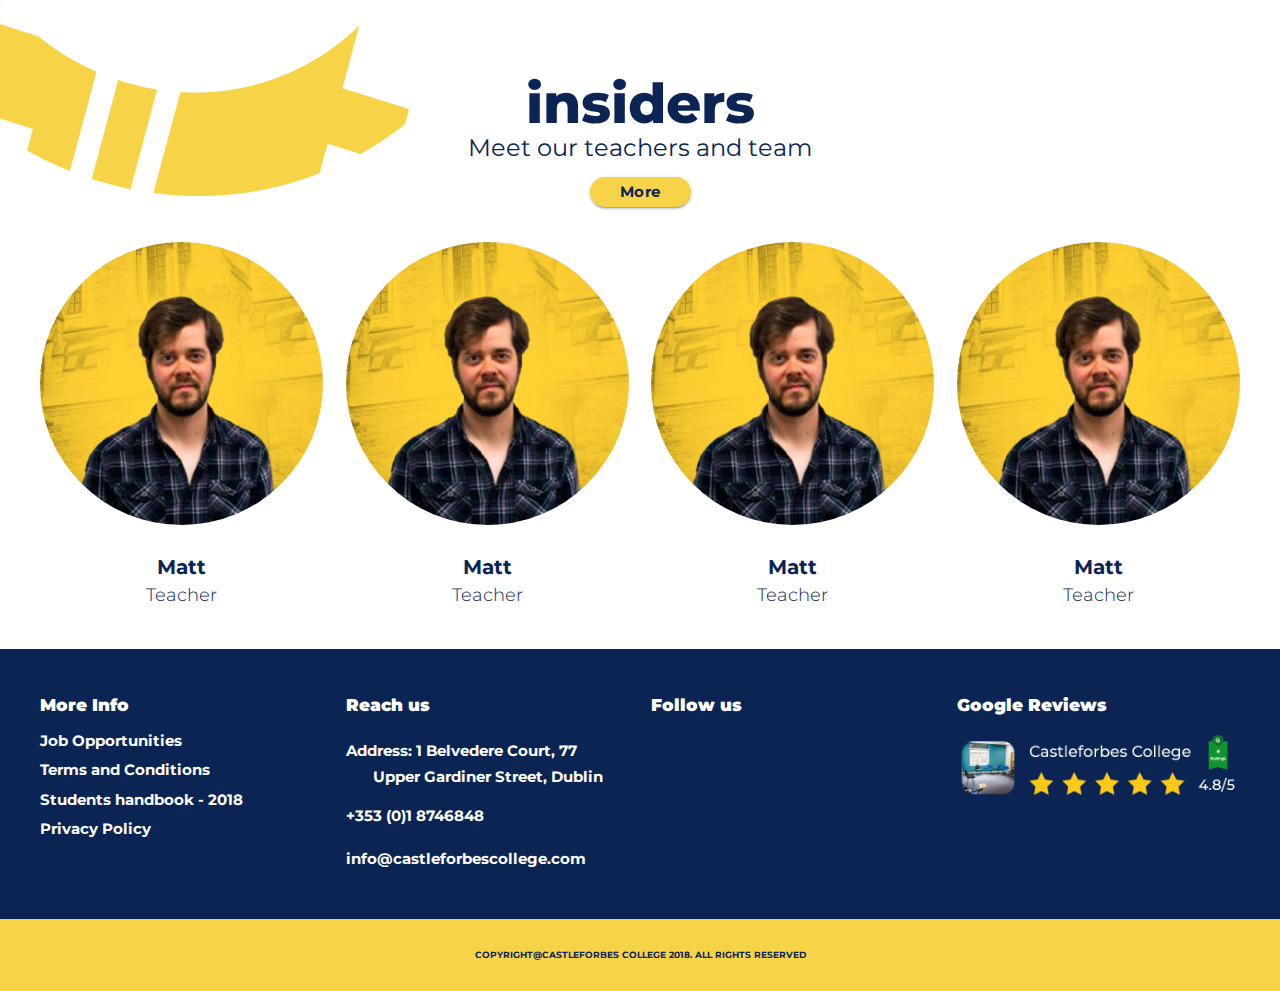
==== commit 86396b38: "Criação de página de acomodação" ====
--- a/index.html
+++ b/index.html
@@ -34,36 +34,38 @@
         		
 				<nav>
 				  <div class="container nav-wrapper">
-				    <a href="#!" class="brand-logo"><img src="imgs/logo-castle.png"></a>
+				    <a href="index.html" class="brand-logo"><img src="imgs/logo-castle.png"></a>
 				     <a href="#" data-activates="mobile-demo" class="button-collapse"><i class="material-icons">menu</i></a>
 				    <ul class="right hide-on-med-and-down menu-ol">
-				      <li><a class="active" href="#">about us</a></li>
+				      <li><a href="about.html">about us</a></li>
 				      <li><a href="#">our courses</a></li>
-				     <li><a href="#">community</a></li>
-				     <li><a href="#">accommodation</a></li>
-				     <li><a href="#">blog</a></li>
-					<li><a href="#">let’s talk</a></li>
+				      <li><a href="#">community</a></li>
+				      <li><a href="accommodation.html">accommodation</a></li>
+				      <li><a href="#">blog</a></li>
+					  <li><a href="contato.html">let’s talk</a></li>
 				    </ul>
 
 				    <ul class="side-nav" id="mobile-demo">
-			       		<li><a class="active" href="#">about us</a></li>
-				        <li><a href="#">our courses</a></li>
-				     	<li><a href="#">community</a></li>
-				     	<li><a href="#">accommodation</a></li>
-				     	<li><a href="#">blog</a></li>
-						<li><a href="#">let’s talk</a></li>
+			       	  <li><a href="about.html">about us</a></li>
+				      <li><a href="#">our courses</a></li>
+				      <li><a href="#">community</a></li>
+				      <li><a href="accommodation.html">accommodation</a></li>
+				      <li><a href="#">blog</a></li>
+					  <li><a href="contato.html">let’s talk</a></li>
 			      </ul>
 
-					<a class="ico-flag"><img src="imgs/icon-flag.png"></a>
+					<a class="dropdown-button ico-flag" href="#!" data-activates="dropdown1"><img src="imgs/united-kingdom.png"></a>
 				  </div>
 				</nav>
 
+
 				<!-- MENU -->
+			<!-- Dropdown Structure -->
 			<ul id="dropdown1" class="dropdown-content">
-			  <li><a href="#!">one</a></li>
-			  <li><a href="#!">two</a></li>
-			  <li class="divider"></li>
-			  <li><a href="#!">three</a></li>
+			  <li><a href="#!"><img src="imgs/china.png"></a></li>
+			  <li><a href="#!"><img src="imgs/brazil.png"></a></li>
+			  <li><a href="#!"><img src="imgs/france.png"></a></li>
+			   <li><a href="#!"><img src="imgs/germany.png"></a></li>
 			</ul>
 
 
@@ -659,7 +661,7 @@
 						<div class="col s12">
 							<h1 class="titulos center"><span>insiders</span>
 Meet our teachers and team</h1>
-<p class="center"><a class="waves-effect waves-light btn amber accent-3">More</a></p>
+<p class="center"><a href="insiders.html" class="waves-effect waves-light btn amber accent-3">More</a></p>
 						</div>
 					</div><!--.row-->
 
--- a/lib/hero-slider-master/css/style.css
+++ b/lib/hero-slider-master/css/style.css
@@ -589,7 +589,7 @@
   color: #fff;
   -webkit-transition: background-color 0.2s;
   transition: background-color 0.2s;
-  padding: 38px 30px;
+  /*padding: 38px 30px;*/
   height: 120px;
   text-align: center;
 }
@@ -661,7 +661,7 @@
   }
   .cd-hero__nav a {
     font-size: 1.1rem;
-    padding: 38px 0;
+   /* padding: 38px 0;*/
   }
   .cd-hero__nav a::before {
     top: 18px;
--- a/lib/css/principal.css
+++ b/lib/css/principal.css
@@ -10,6 +10,10 @@
 	padding-top: 40px;
 }
 
+strong,b{
+	font-weight: bold;
+}
+
 .container{
 	max-width: 100%;
 }
@@ -34,7 +38,7 @@
 }
 .ico-flag {
     position: absolute;
-    top: 7px;
+    top: 12px;
     right: -30px;
 }
 
@@ -150,13 +154,14 @@
 .titulos {
     color: #0b2454;
     font-size: 24px;
-    line-height: 42px;
+    line-height: 28px;
     margin-bottom: 0;
 }
 .titulos span{
 	display: block;
 	font-size: 55px;
 	font-weight: 800;
+	line-height: 60px;
 }
 
 .imagens-circulares img{
@@ -324,6 +329,23 @@
 	margin-top: 40px;
 }
 
+.dropdown-content {
+    background-color: #fff;
+    margin: 0;
+    display: none;
+    min-width: 50px;
+    max-height: 650px;
+    overflow-y: auto;
+    opacity: 0;
+    position: absolute;
+    z-index: 999;
+    will-change: width, height;
+    top: 42px !important;
+}
+
+.dropdown-content li>a, .dropdown-content li>span{
+	    padding: 14px 10px 0px 11px; 
+}
 
 .owl-theme .owl-nav {
     margin-top: 0;
@@ -495,9 +517,214 @@
 	font-size: 24px;
 }
 
-.bloco-conteudo-home {
-    padding: 20px 80px 80px 80px;
-}
+.tabs-um .bloco-conteudo-home {
+    padding: 80px;
+    position: relative;
+    display: table;
+}
+
+.about-topo{
+	 background: url(../../imgs/bg-about.jpg) no-repeat center center ; 
+  -webkit-background-size: cover;
+  -moz-background-size: cover;
+  -o-background-size: cover;
+  background-size: cover;
+}
+
+.titulos-interna{
+	font-size: 120px;
+	color: #fff;
+	padding: 5% 0 5% 15%;
+	font-weight: bold;
+}
+
+
+.contato-topo{
+	 background: url(../../imgs/bg-contato.jpg) no-repeat center center ; 
+  -webkit-background-size: cover;
+  -moz-background-size: cover;
+  -o-background-size: cover;
+  background-size: cover;
+}
+
+
+.acomodacao-topo{
+	 background: url(../../imgs/bg-acomodacao.jpg) no-repeat center center ; 
+  -webkit-background-size: cover;
+  -moz-background-size: cover;
+  -o-background-size: cover;
+  background-size: cover;
+}
+
+.titulos-interna-contato{
+	font-size: 152px;
+    color: #f7d347;
+    padding: 2% 0 2% 15%;
+    font-weight: bold;
+}
+
+.sessao-contato{
+	background: url(../../imgs/bg-textura-contato.jpg) no-repeat left bottom;
+	padding-bottom: 120px;
+}
+
+
+.azul-bg{
+	background: #0b2454;
+	padding-left: 0 !important;
+}
+
+.azul-bg img{
+	float: left;
+	position: relative;
+	z-index: 1;
+}
+
+.tabs-um {
+	margin-top: 90px;
+	
+}
+
+.tabs .tab a{
+	color: #0b2454;
+}
+
+.tabs .tab a:hover, .tabs .tab a.active {
+    background-color: #0b2454;
+    color: #fff;
+}
+.tabs .indicator{
+	background-color: #0b2454;
+}
+
+.det-amarelo{
+	position: absolute;
+	bottom: -60px;
+	left: -150px;
+	z-index: 0;
+}
+
+.no-right{
+	padding-right: 0 !important;
+}
+
+.sessao-visao{
+	background: url(../../imgs/detalhe-azul.jpg) no-repeat -96px top;
+	padding-top: 110px;
+}
+.sessao-visao h3{
+	font-weight: bold;
+	font-size: 63px;
+}
+
+.sessao-visao p{
+	padding-right: 30px;
+	text-align: justify;
+}
+
+.parallax-container {
+      height:360px;
+      margin: 120px 0;
+      position: relative;
+    }
+
+.parallax-container h3{
+	color: #f7d346;
+    position: absolute;
+    top: 78px;
+    width: 100%;
+}
+.parallax-container h3 span{
+	display: block;
+}
+.sessao-certificados{
+	text-align: center;
+}
+
+.det-img-certificado{
+	display: inline-block;
+	width: 215px;
+	height: 215px;
+	background: #f7d347;
+	border-radius: 60%;
+	text-align: center;
+	padding-top: 60px;
+	margin-top: 60px;
+}
+
+.det-img-certificado:hover{
+	background: #0b2454;
+}
+
+.sessao-certificados p{
+	margin-bottom: 80px;
+}
+.top-espaco{
+	margin: 90px 0;
+}
+
+
+textarea{
+	background-color: #fff !important;
+    border-radius: 30px !important;
+    padding: 10px 20px !important;
+    box-sizing: border-box !important;
+    height: 150px !important;
+    font-size: 18px !important;
+}
+
+.sessao-contato h4{
+	font-weight: bold;
+	margin-top: 40px;
+}
+
+.detalhe-contato{
+	display: table;
+	width: 100%;
+	margin-top: 20px;
+	padding-left: 30px;
+}
+
+.detalhe-contato li{
+	margin-bottom: 10px;
+}
+.sessao-tabs-acomodacao{
+	margin: 90px 0;
+}
+.sessao-tabs-acomodacao .tabs{
+	background: #f7d347;
+	height: 100px;
+}
+
+.sessao-tabs-acomodacao .tabs .tab{
+	line-height: 100px;
+	height: 100px;
+
+}
+.sessao-tabs-acomodacao .sessao-acomodacoes{
+	background: #fff;
+
+}.sessao-tabs-acomodacao .sessao-acomodacoes .conteudo-home p{
+	color: #222;
+}
+.cento80 h6{
+ color: #f7d347;
+ font-size: 17px;
+ font-weight:bold;
+}
+
+.bloco-conteudo-home{
+		    padding: 20px 60px;
+	}
+
+.det-yellow h2{
+	color: #f7d347 !important;
+}
+
+/* FIM SITE NORMAL E INICIO VERSÃƒÆ’O RESPONSIVA */
+
+
+
 @media only screen and  (max-width:1690px){
 
 	.menu-ol{
@@ -576,7 +803,7 @@
 	}
 
 	.cd-hero__nav .cd-selected a {
-    padding: 35px 20px;
+   /* padding: 35px 20px;*/
     background: #0c2454;
     }
 
@@ -700,6 +927,13 @@
 @media only screen and (max-width: 960px){
 
 
+.titulos-interna {
+    font-size: 250%;
+    color: #fff;
+    padding: 5%;
+    font-weight: bold;
+}
+
 	.sessao-acomodacoes,.sessao-sobre,.sessao-insider{
 		margin-top: 0;
 	}
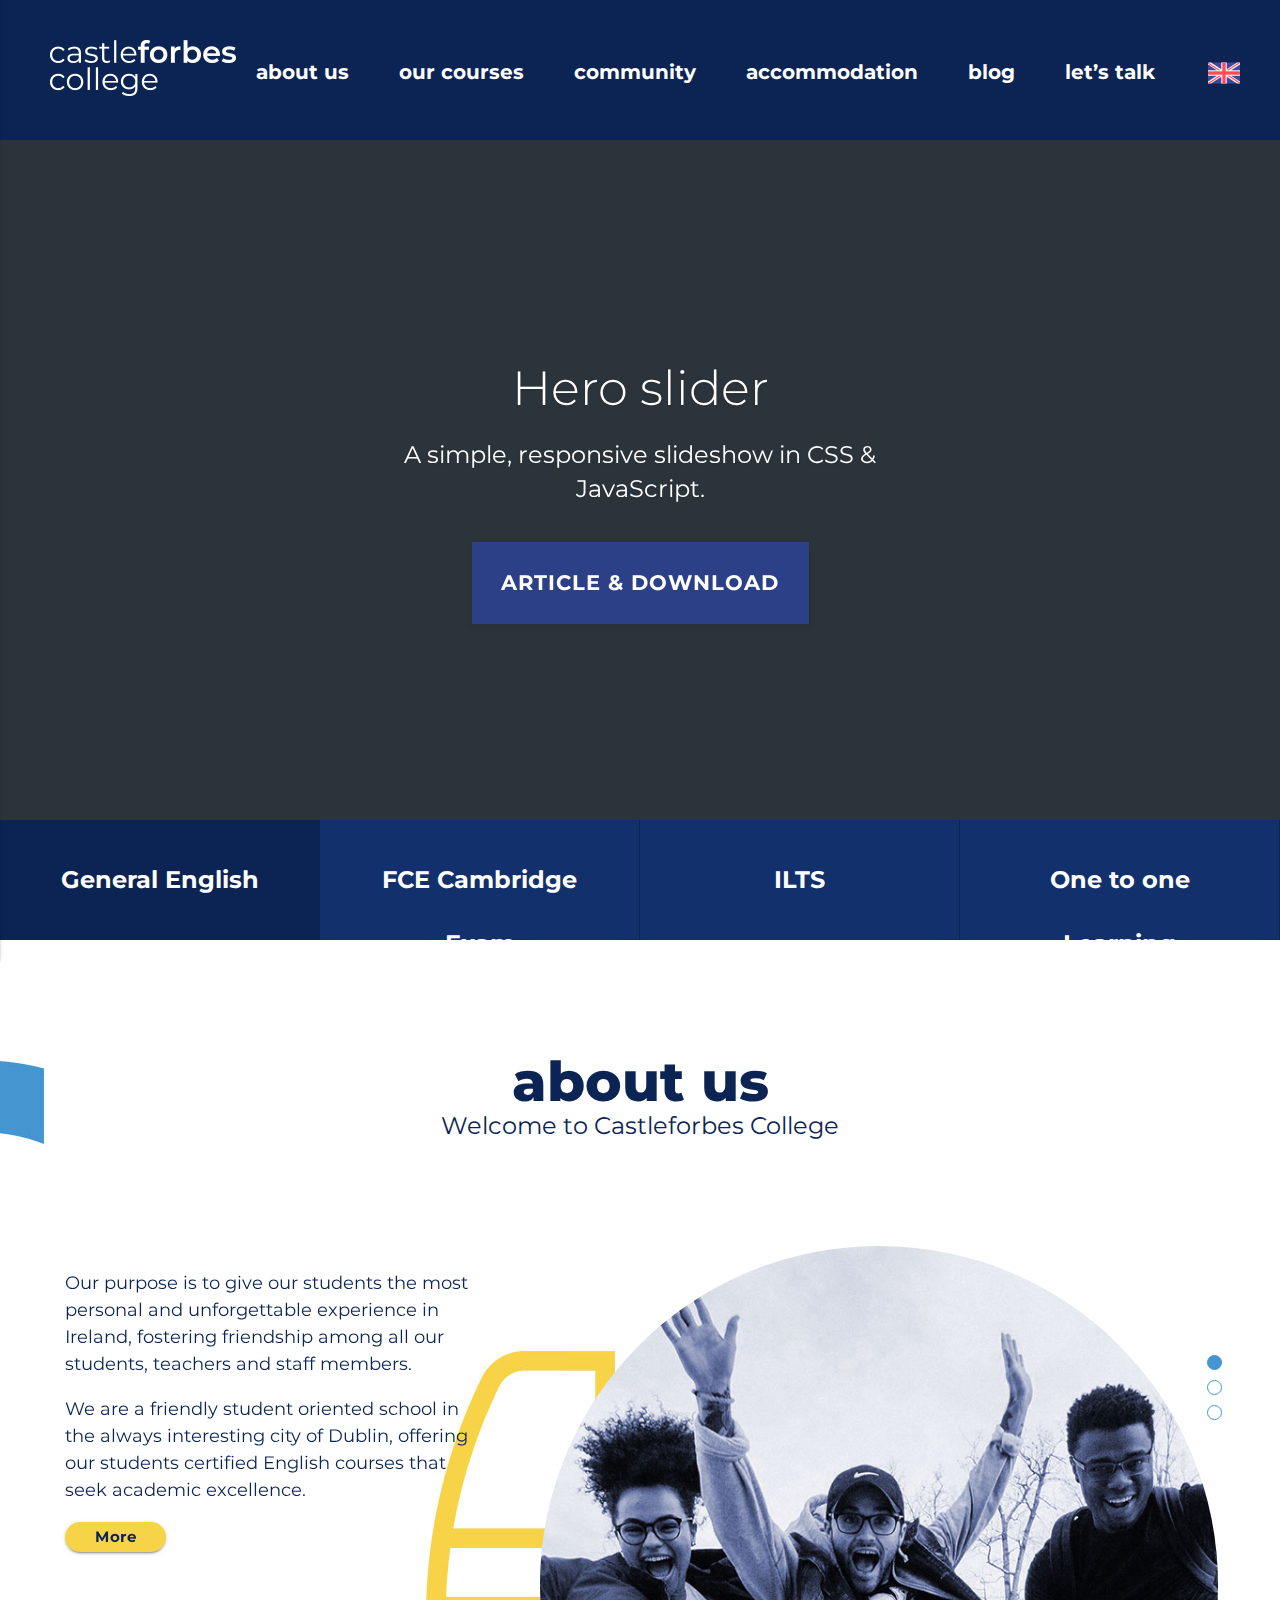
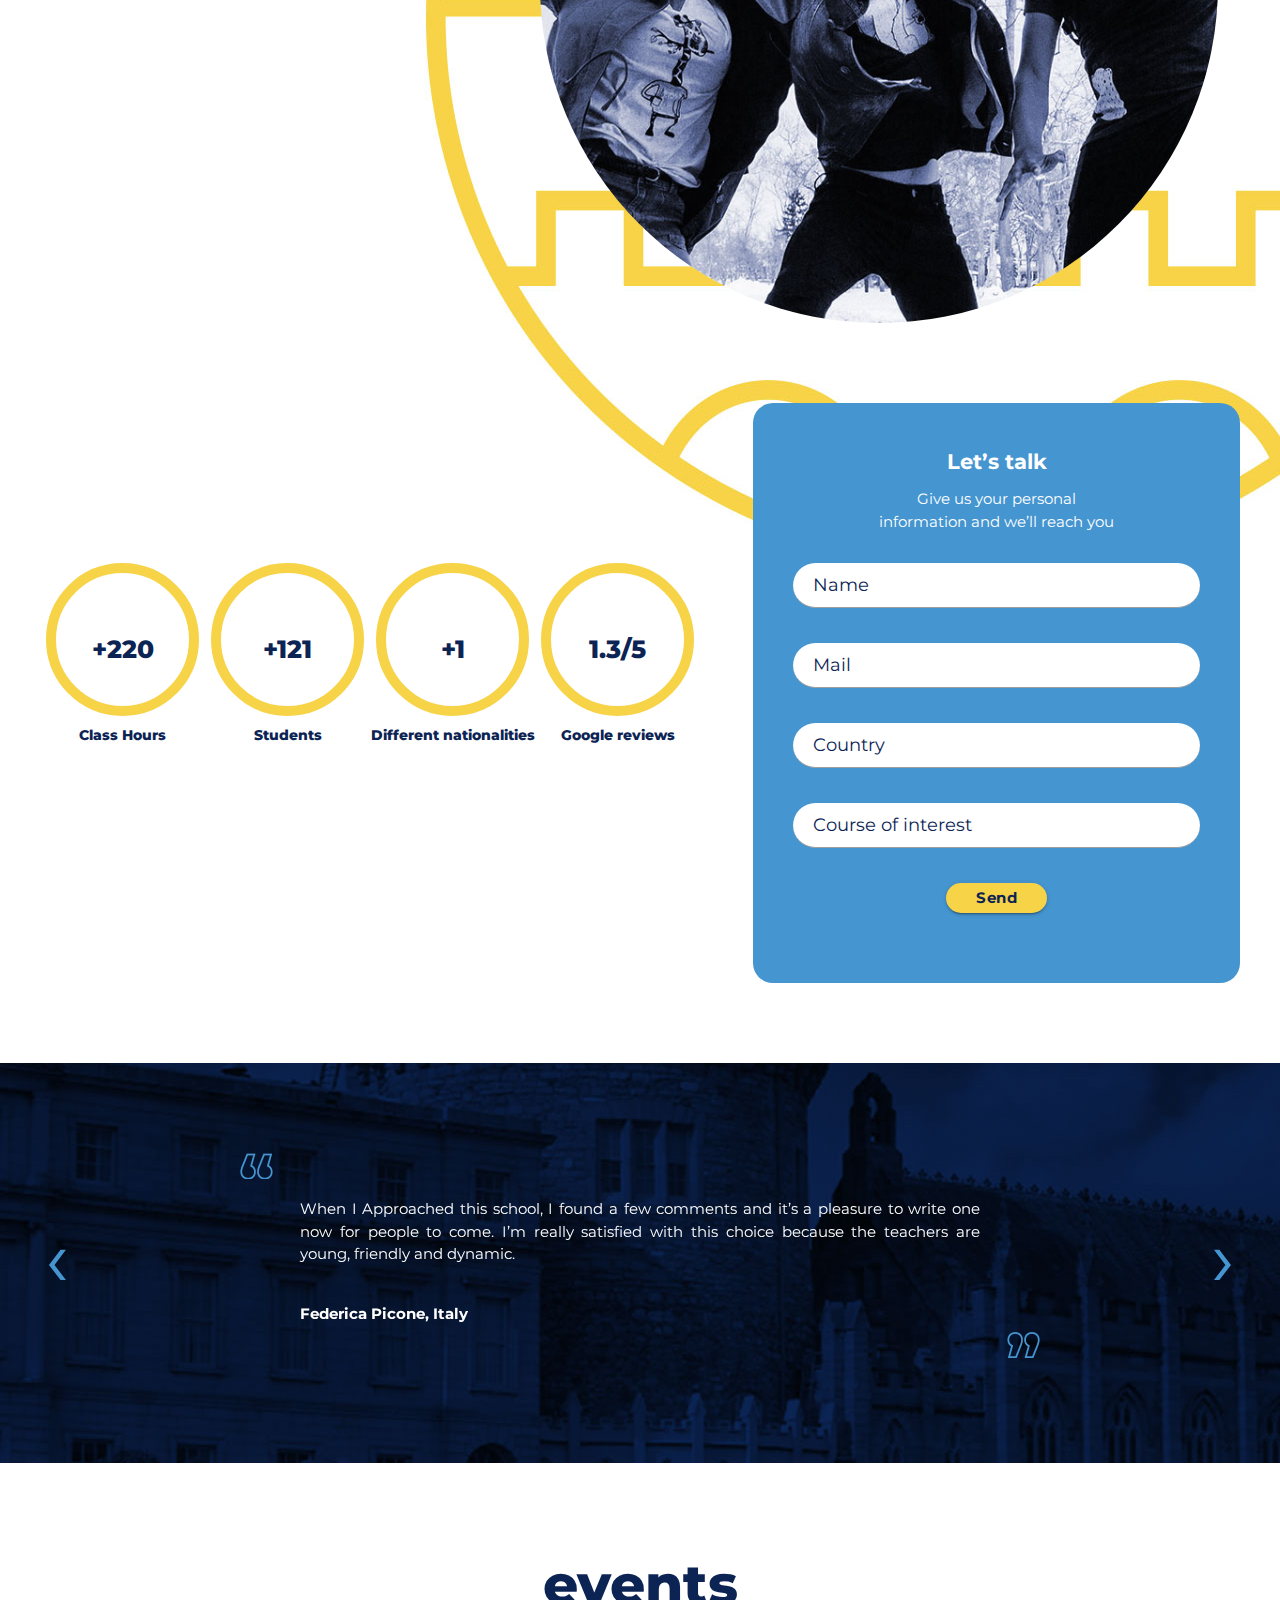
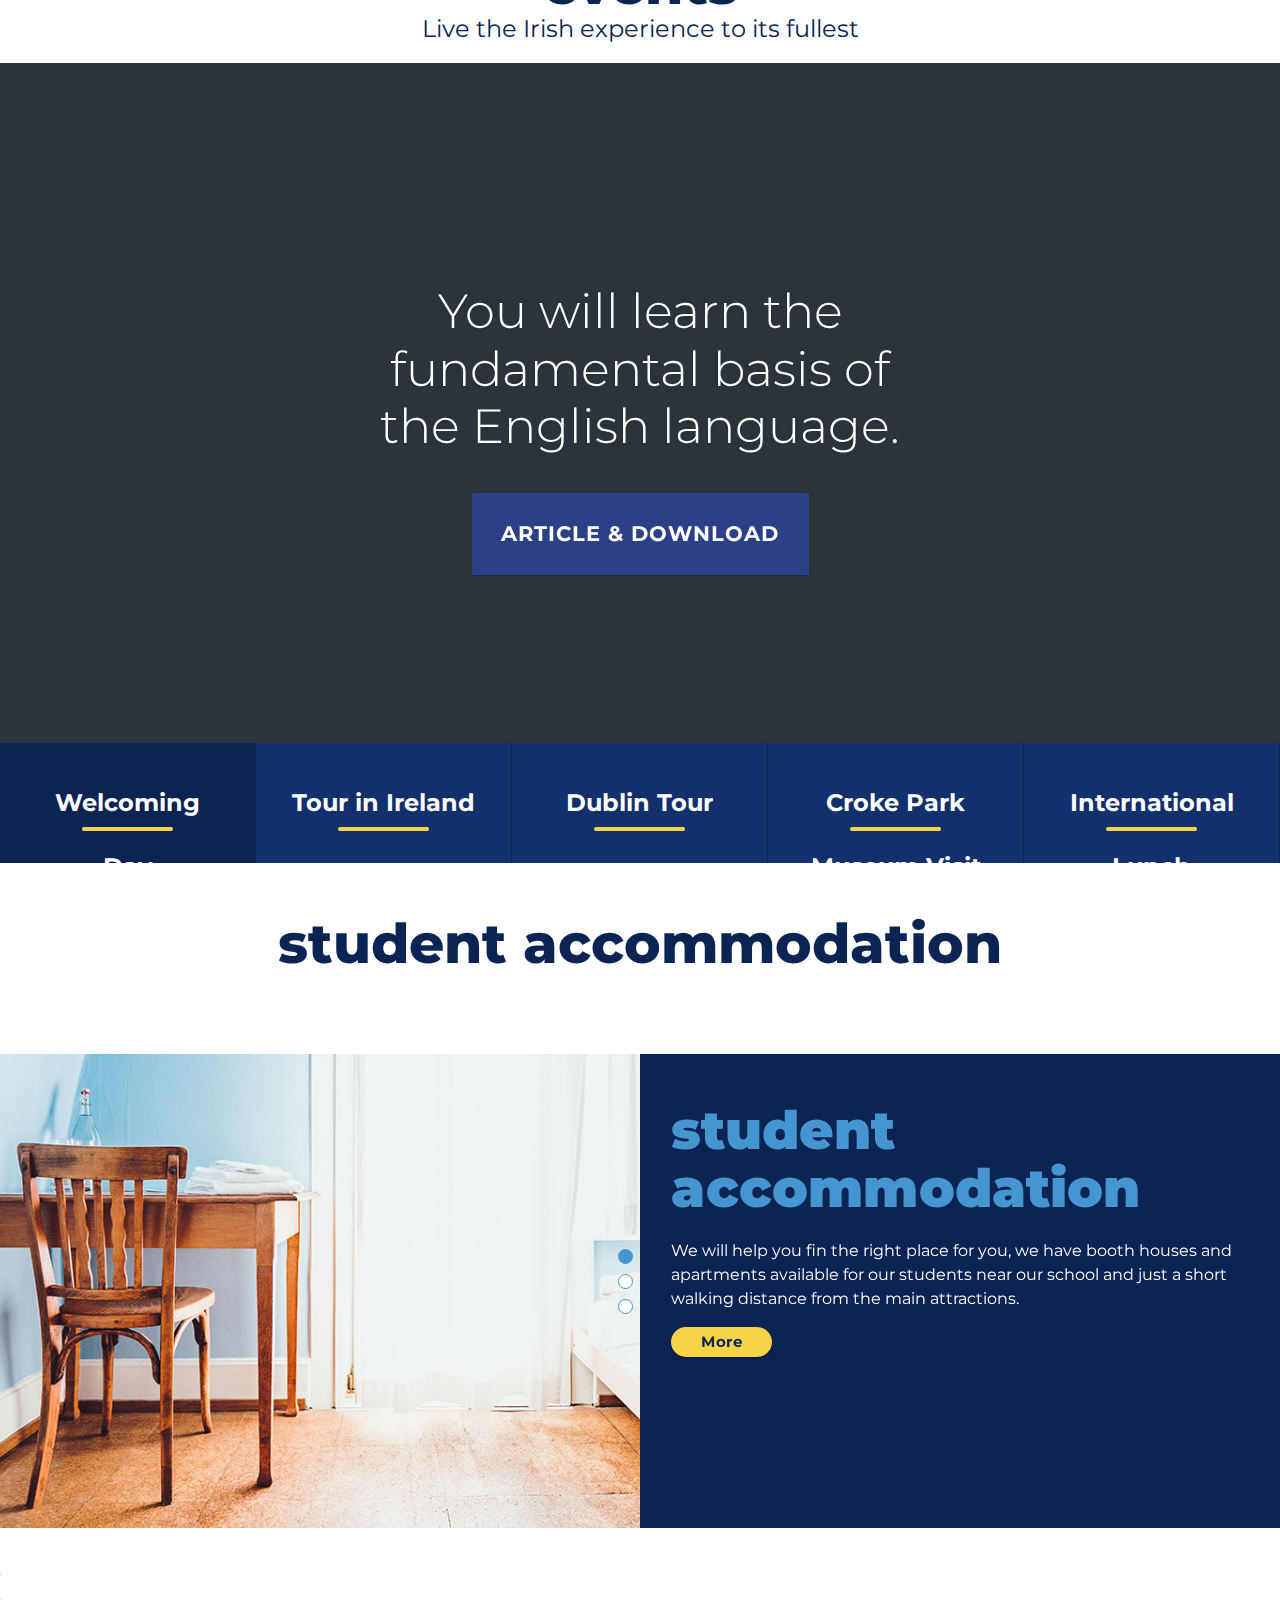
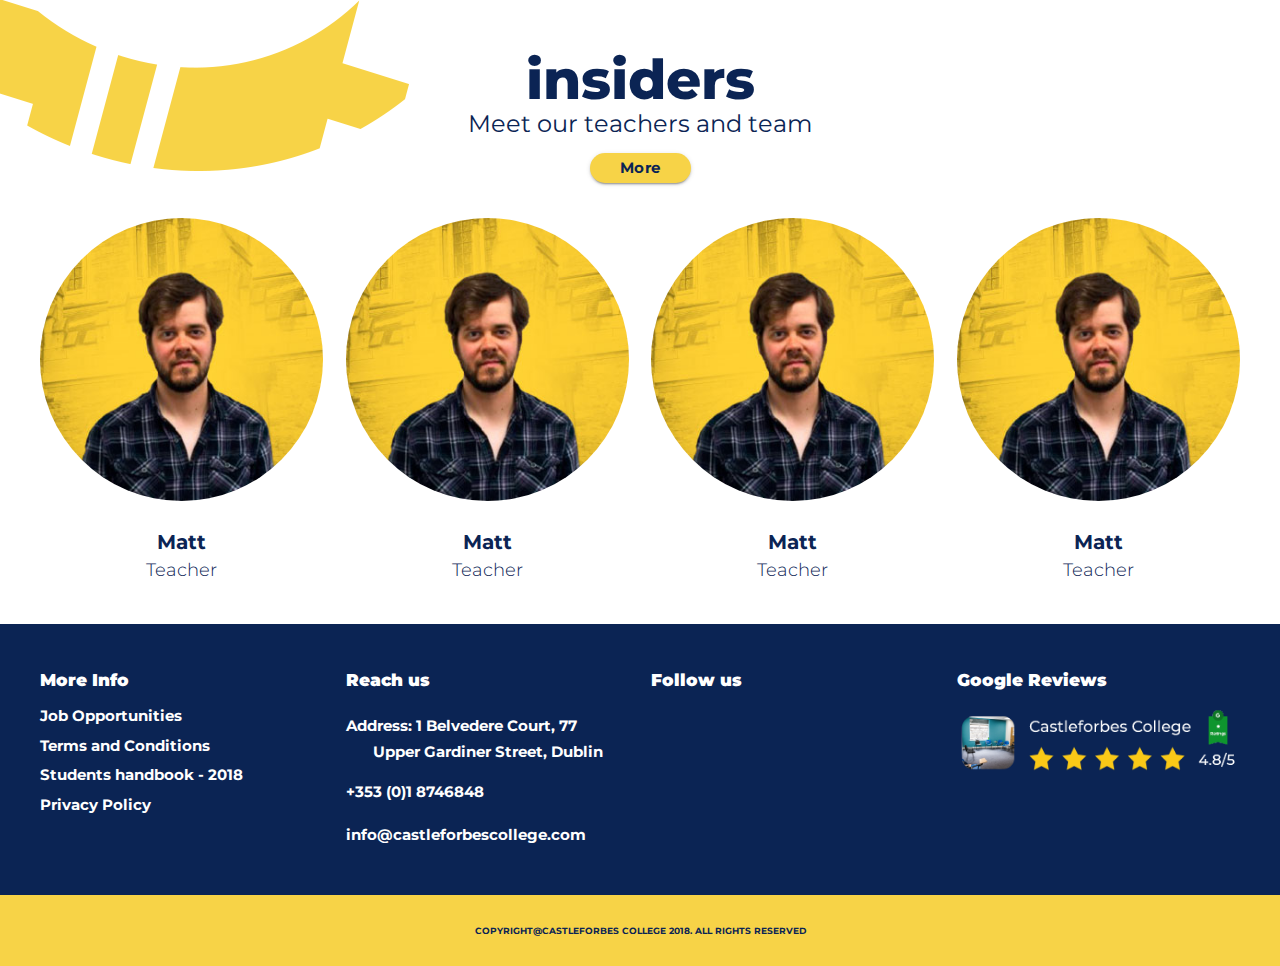
==== commit 2da98545: "Ajuste no destaque finalizado." ====
--- a/index.html
+++ b/index.html
@@ -62,10 +62,10 @@
 				<!-- MENU -->
 			<!-- Dropdown Structure -->
 			<ul id="dropdown1" class="dropdown-content">
-			  <li><a href="#!"><img src="imgs/china.png"></a></li>
-			  <li><a href="#!"><img src="imgs/brazil.png"></a></li>
-			  <li><a href="#!"><img src="imgs/france.png"></a></li>
-			   <li><a href="#!"><img src="imgs/germany.png"></a></li>
+			  <li><a href="#!"><img src="imgs/china.png"></a>
+			<a href="#!"><img src="imgs/brazil.png"></a>
+			  <a href="#!"><img src="imgs/france.png"></a>
+			   <a href="#!"><img src="imgs/germany.png"></a></li>
 			</ul>
 
 
@@ -127,35 +127,10 @@
 						<span class="cd-hero__marker cd-hero__marker--item-1 js-cd-marker"></span>
 						
 						<ul>
-							<li class="cd-selected">
-								<a href="#0">
-									<h5>General English</h5>
-									
-
-								</a>
-								
-							</li>
-							<li>
-								<a href="#0">
-									<h5>FCE Cambridge Exam</h5>
-									
-								</a>
-								
-							</li>
-							<li>
-								<a href="#0">
-									<h5>ILTS</h5>
-								
-								</a>
-								
-							</li>
-							<li>
-								<a href="#0">
-									<h5>One to one Learning</h5>
-									
-								</a>
-								
-							 </li>
+							<li class="cd-selected"><a href="#0">General English</a></li>
+							<li><a href="#0">FCE Cambridge Exam</a></li>
+							<li><a href="#0">ILTS</a></li>
+							<li><a href="#0">One to one Learning</a></li>
 						</ul>
 					</nav> 
 				</div> <!-- .cd-hero__nav -->
@@ -497,39 +472,16 @@
 
 							</ul> <!-- .cd-hero__slider -->
 
-							<div class="container cd-hero__nav js-cd-nav">
+							<div class="cd-hero__nav js-cd-nav">
 								<nav class="dest">
 									<span class="cd-hero__marker cd-hero__marker--item-1 js-cd-marker"></span>
 									
 									<ul class="tour-x">
-										<li class="cd-selected">
-											<a href="#0">
-												<h5 class="det-acomoda">Welcoming Day</h5>												
-											</a>											
-										</li>
-										<li>
-											<a href="#0">
-												<h5 class="det-acomoda">Tour in Ireland</h5>
-											</a>
-										</li>
-										<li>
-											<a href="#0">
-												<h5 class="det-acomoda">Dublin Tour</h5>
-											</a>
-										</li>
-										<li>
-											<a href="#0">
-												<h5 class="det-acomoda">Croke Park Museum Visit</h5>
-											</a>
-											
-										 </li>
-										 <li>
-											<a href="#0">
-												<h5 class="det-acomoda">International Lunch</h5>
-												
-											</a>
-											
-										 </li>
+										<li class="cd-selected"><a href="#0"> Welcoming Day</a></li>
+										<li><a href="#0" >Tour in Ireland</a></li>
+										<li><a href="#0">Dublin Tour</a></li>
+										<li><a href="#0" >Croke Park Museum Visit</a></li>
+										<li><a href="#0" >International Lunch</a></li>
 									</ul>
 								</nav> 
 							</div> <!-- .cd-hero__nav -->
@@ -752,12 +704,14 @@
             <!-- Bootstrap core JavaScript
         ================================================== -->
         <!-- Placed at the end of the document so the pages load faster -->
-        <script src="lib/js/jquery.min.js"></script>
-        <script src="lib/js/jquery-migrate-1.2.1.min.js"></script>
+        <script src="lib/js/jquery-3.3.1.min.js"></script>
+        <script src="lib/js/jquery-migrate-3.0.1.min.js"></script>
         <script type="text/javascript" src="lib/js/jquery.countTo.js"></script>
-        <script type="text/javascript" src="lib/hero-slider-master/js/main.js"></script>
         <script type="text/javascript" src="lib/materialize/js/materialize.min.js"></script>
         <script type="text/javascript" src="lib/owl-carousel/owl.carousel.min.js"></script>
+        <script type="text/javascript" src="lib/js/modernizr.custom.js"></script>
+        <script type="text/javascript" src="lib/hero-slider-master/js/main.js"></script>
+      
         
         <script src="lib/js/script.js"></script>
         </body>
--- a/lib/hero-slider-master/css/style.css
+++ b/lib/hero-slider-master/css/style.css
@@ -561,6 +561,7 @@
   display: inline-block;
   width: 25%;
   float: left;
+  border-right:1px solid #0c2454; 
 }
 
 .cd-hero__nav .cd-selected a {
@@ -583,13 +584,13 @@
 .cd-hero__nav a {
   display: block;
   position: relative;
-  font-size: 1rem;
+  font-size: 1.6rem;
   background: #12306c;
   font-weight: 700;
   color: #fff;
   -webkit-transition: background-color 0.2s;
   transition: background-color 0.2s;
-  /*padding: 38px 30px;*/
+  padding: 28px 30px 38px 30px;
   height: 120px;
   text-align: center;
 }
@@ -660,8 +661,9 @@
     width: 25%;
   }
   .cd-hero__nav a {
-    font-size: 1.1rem;
-   /* padding: 38px 0;*/
+  font-size: 1rem;
+    padding: 37px 0 0 0;
+    line-height: 16px;
   }
   .cd-hero__nav a::before {
     top: 18px;
--- a/lib/css/principal.css
+++ b/lib/css/principal.css
@@ -343,8 +343,12 @@
     top: 42px !important;
 }
 
-.dropdown-content li>a, .dropdown-content li>span{
-	    padding: 14px 10px 0px 11px; 
+#dropdown1 li{
+	padding-top: 6px;
+}
+
+#dropdown1 li>a, #dropdown1 li>span{
+	    padding: 0px 10px 0px 11px; 
 }
 
 .owl-theme .owl-nav {
@@ -481,11 +485,21 @@
 	top: 5px;
 }
 
-.det-acomoda{
-	background: url(../../imgs/linha-amarela.png) no-repeat center bottom;
+a.det-acomoda{
+	
 	padding-bottom: 10px; 
 }
 
+
+ul.tour-x li a::after {
+    content: '';
+    position: absolute;
+    width: 100%;
+    height: 4px;
+    bottom: 32px;
+    right: 0;
+    background: url(../../imgs/linha-amarela.png) no-repeat center bottom;
+}
 
 .sessao-enderecos a{
 		font-weight: 700;
